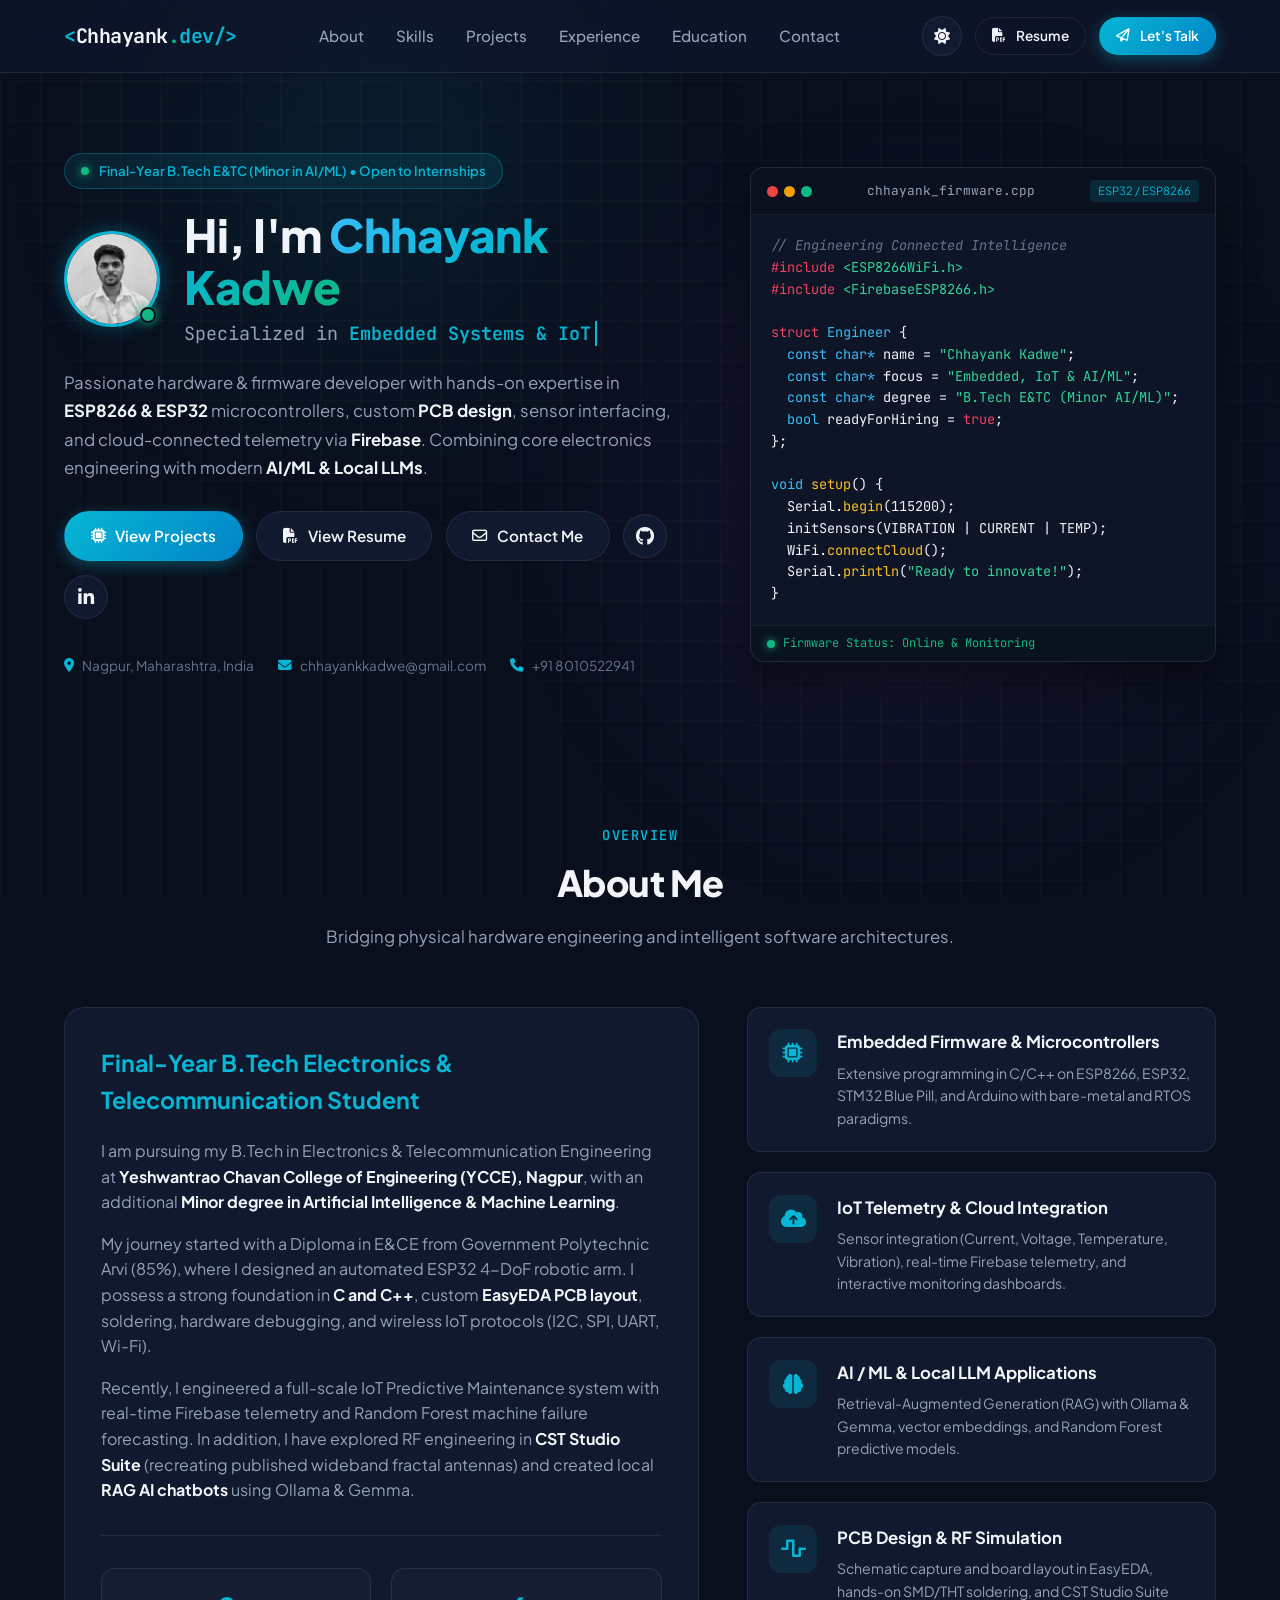
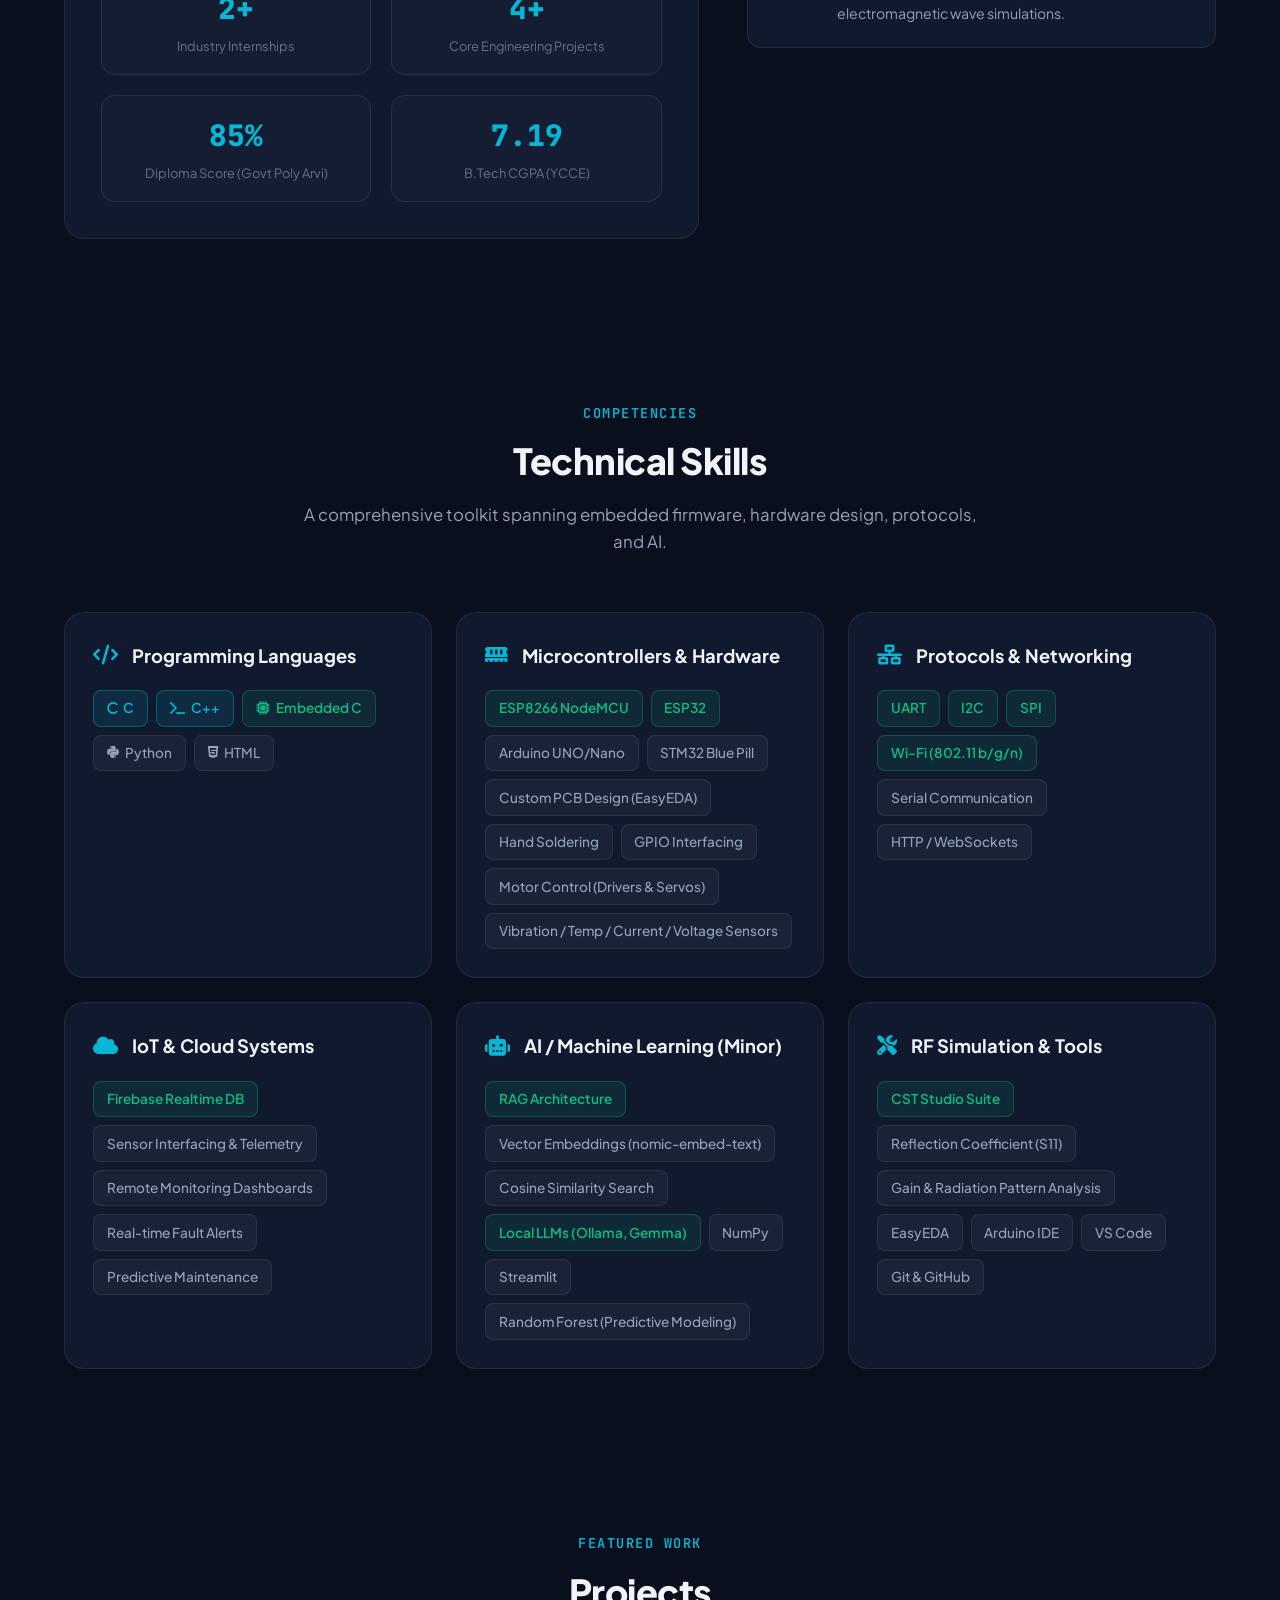
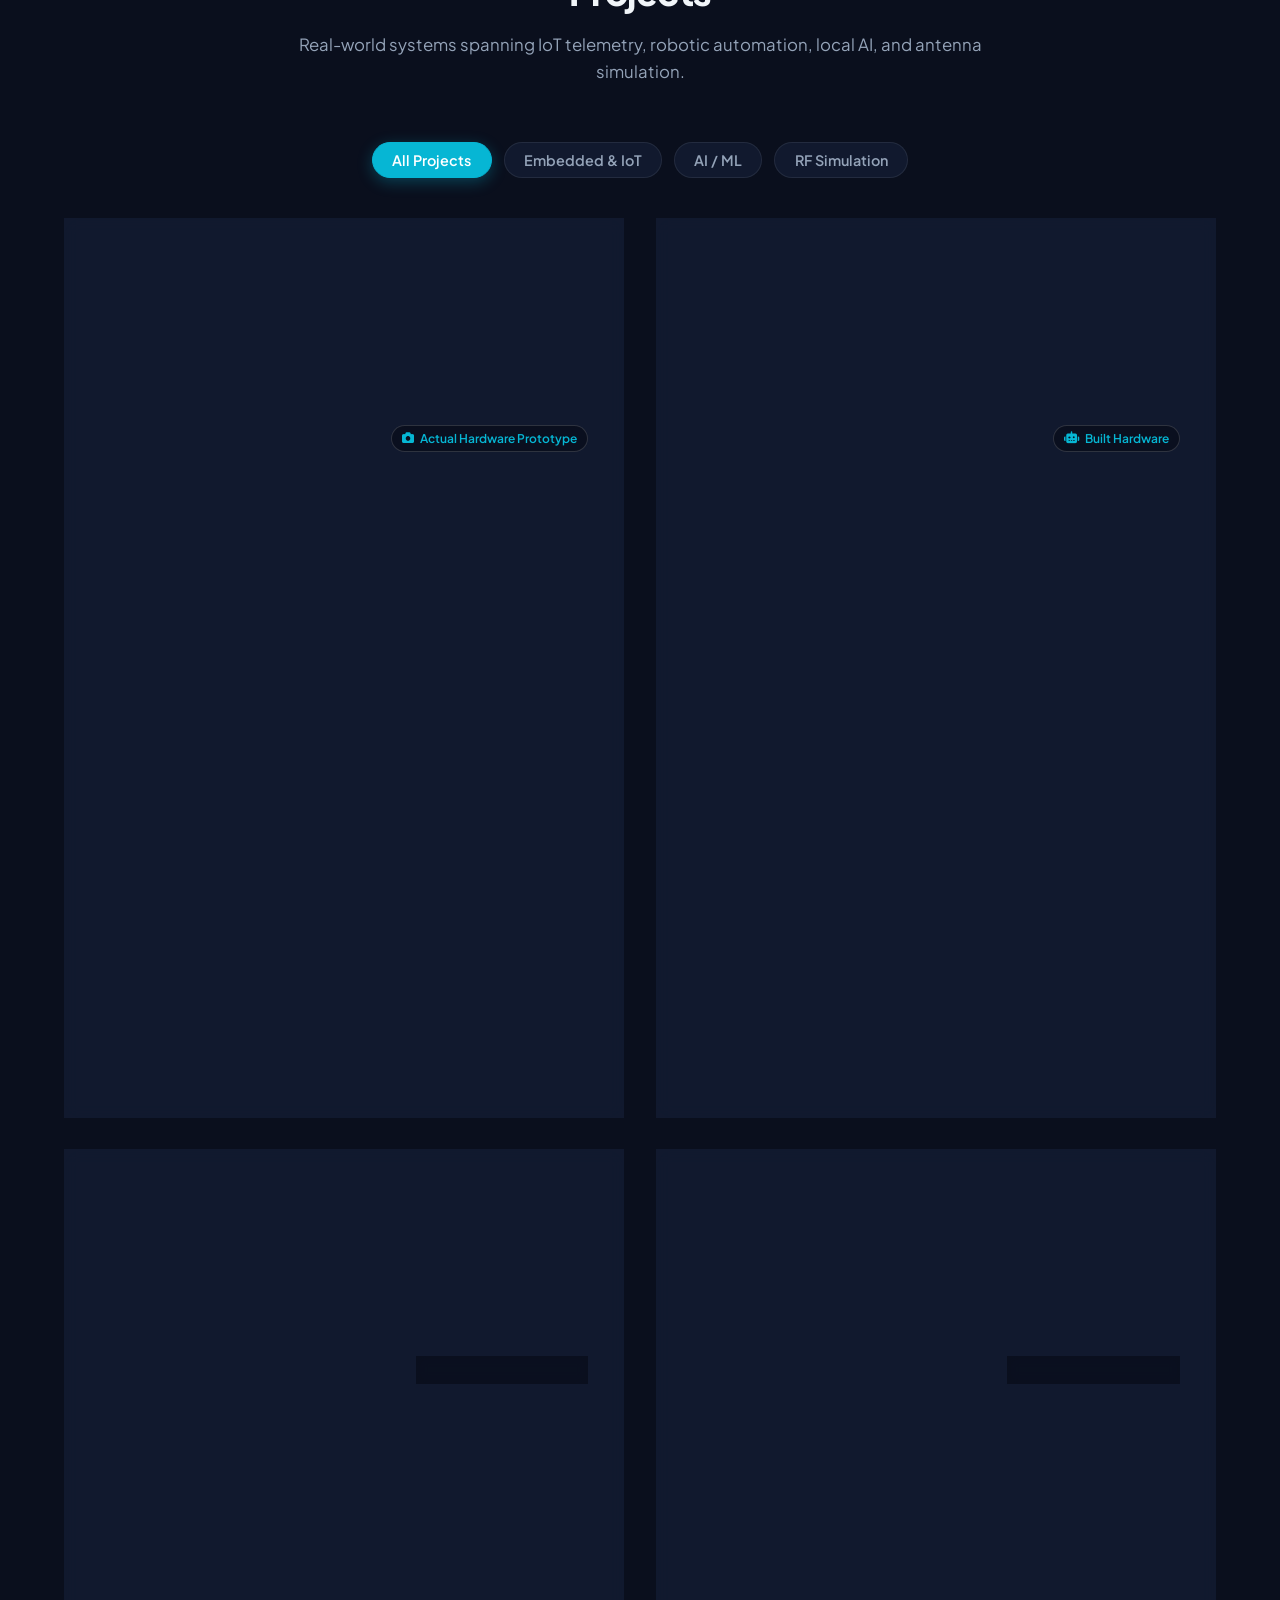
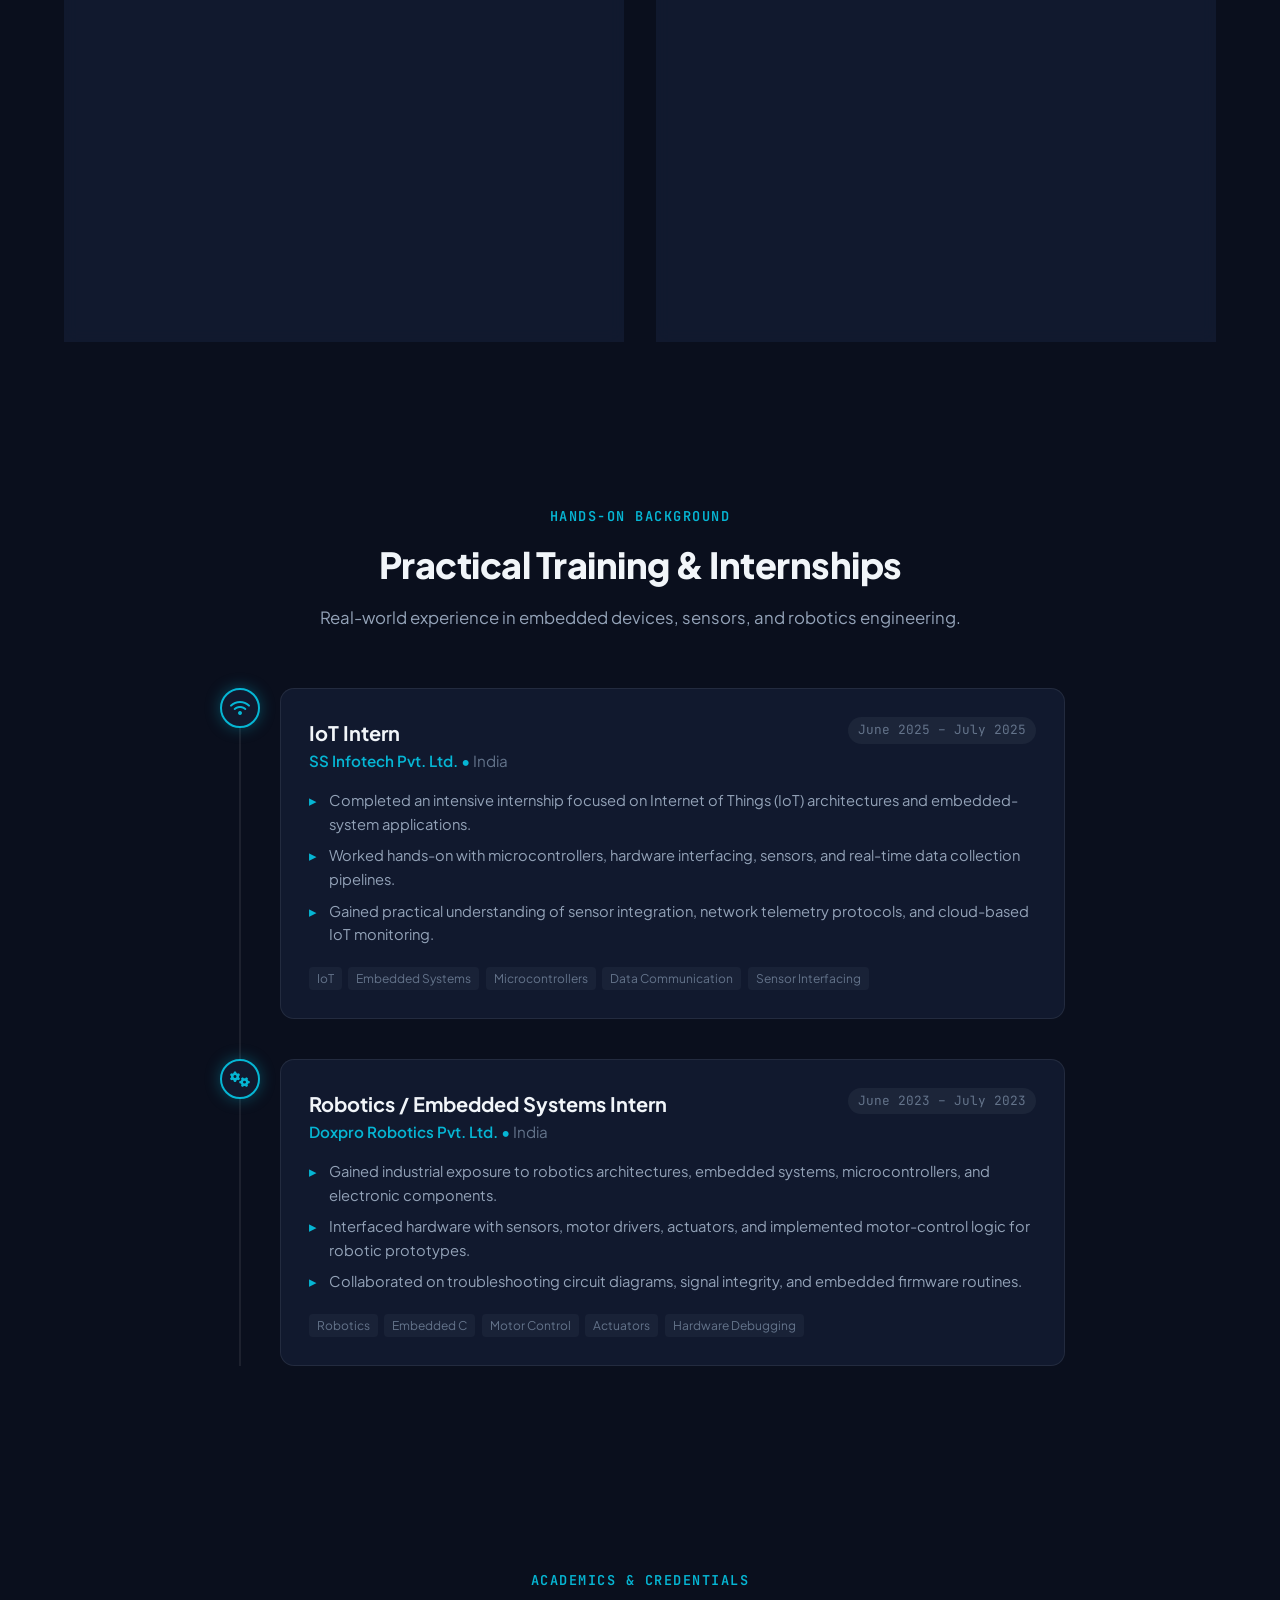
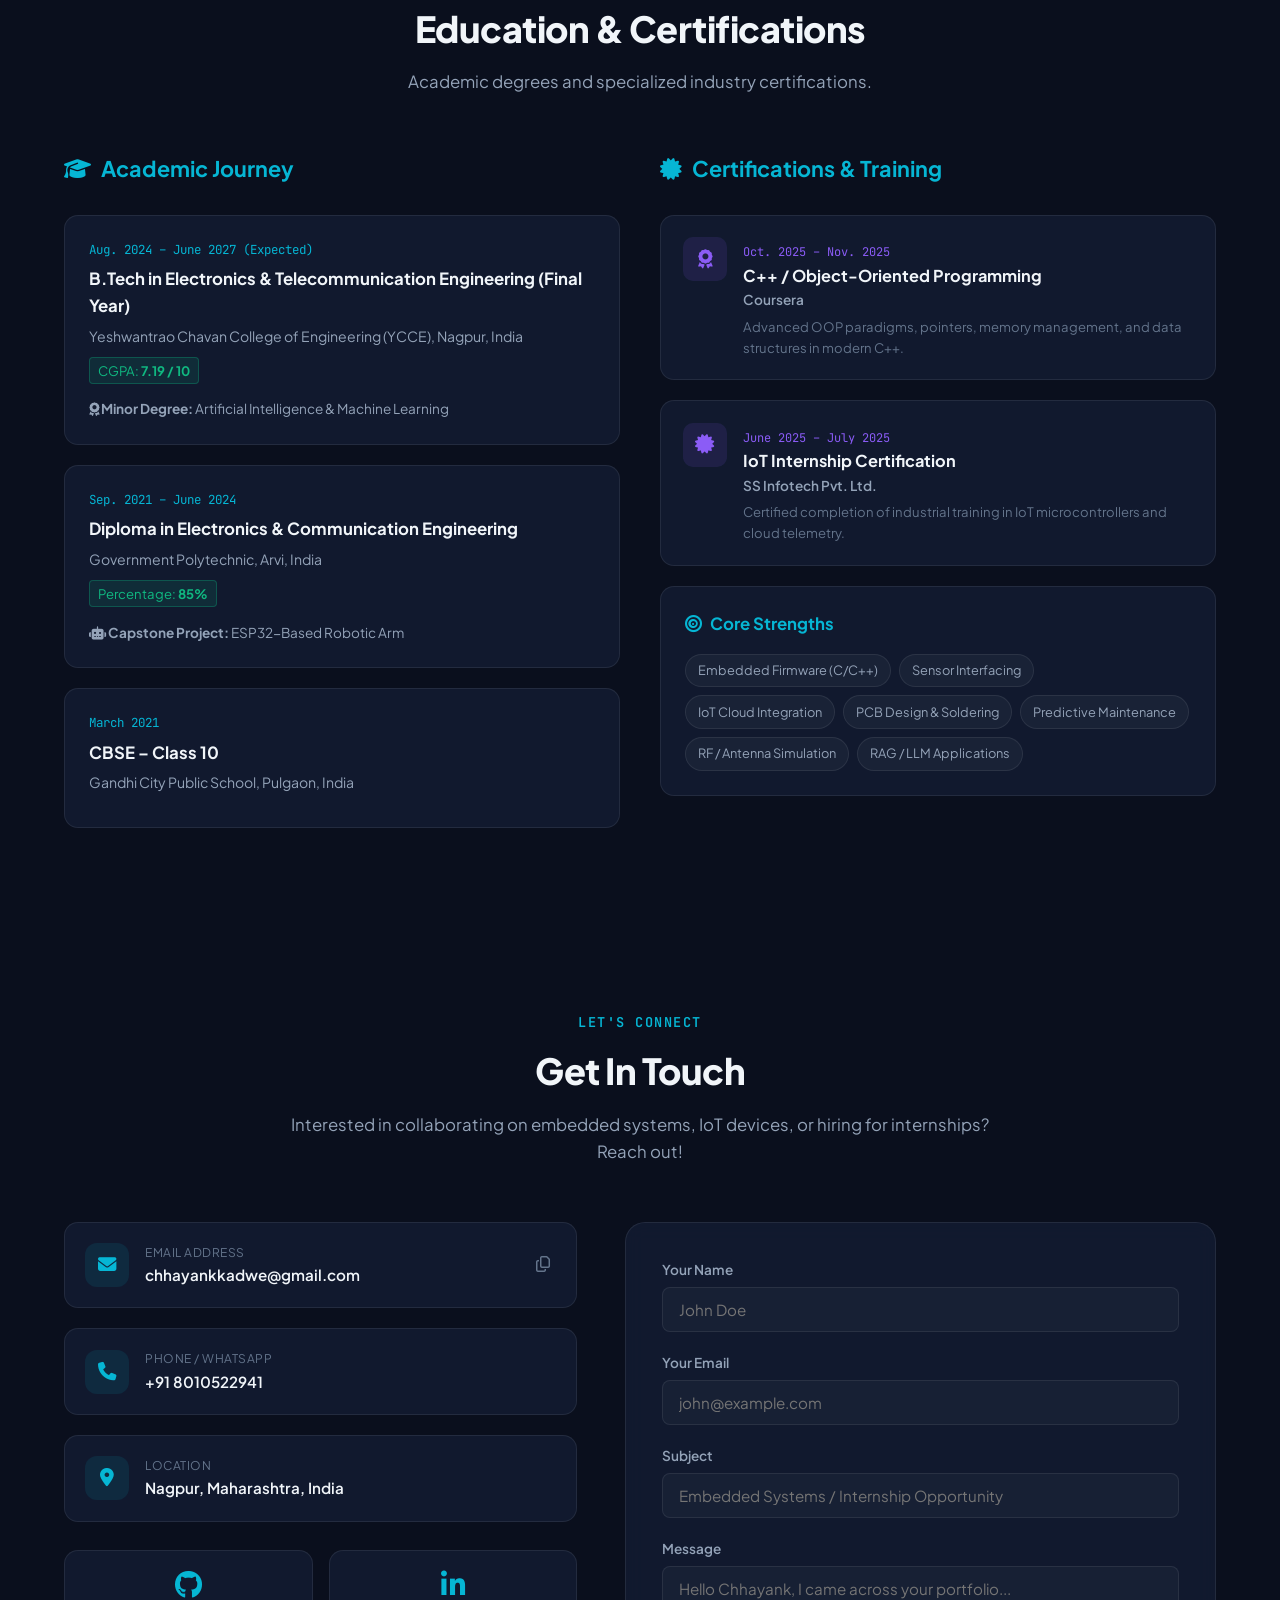
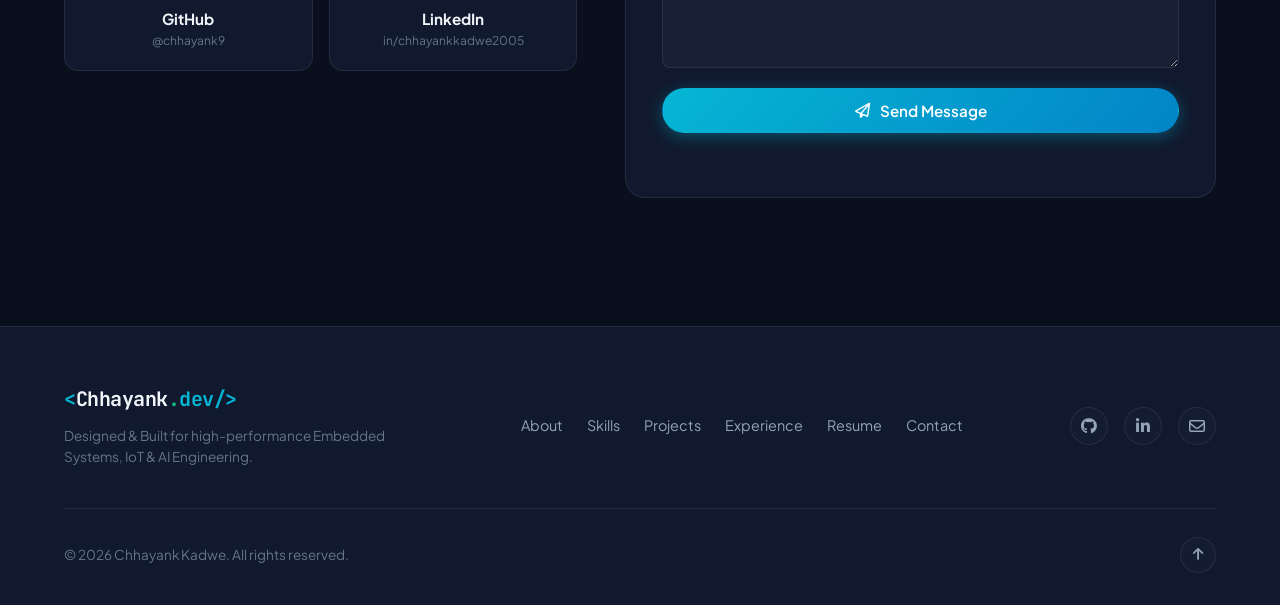
==== index.html @ 399be127 "Initial commit: Complete portfolio with projects, photos, and resume" ====
<!DOCTYPE html>
<html lang="en">
<head>
  <meta charset="UTF-8" />
  <meta name="viewport" content="width=device-width, initial-scale=1.0" />
  <meta name="description" content="Chhayank Kadwe - Embedded Systems, IoT, AI/ML & Electronics Portfolio. Final-Year B.Tech E&TC Student at YCCE Nagpur." />
  <meta name="keywords" content="Chhayank Kadwe, Embedded Systems, IoT, ESP8266, ESP32, PCB Design, Robotics, AI/ML, CST Studio Suite, Portfolio" />
  <meta name="author" content="Chhayank Kadwe" />
  <title>Chhayank Kadwe | Embedded Systems, IoT & AI/ML Portfolio</title>
  
  <!-- Google Fonts -->
  <link rel="preconnect" href="https://fonts.googleapis.com" />
  <link rel="preconnect" href="https://fonts.gstatic.com" crossorigin />
  <link href="https://fonts.googleapis.com/css2?family=Plus+Jakarta+Sans:wght@300;400;500;600;700;800&family=JetBrains+Mono:wght@400;500;600&display=swap" rel="stylesheet" />
  
  <!-- FontAwesome Icons -->
  <link rel="stylesheet" href="https://cdnjs.cloudflare.com/ajax/libs/font-awesome/6.5.1/css/all.min.css" />

  <!-- Stylesheet -->
  <link rel="stylesheet" href="style.css" />
</head>
<body data-theme="dark">
  <!-- Background Glow & Grid Canvas -->
  <div class="bg-effects">
    <div class="glow-orb orb-1"></div>
    <div class="glow-orb orb-2"></div>
    <div class="grid-overlay"></div>
  </div>

  <!-- Navigation Bar -->
  <header class="header" id="header">
    <nav class="nav container">
      <a href="#hero" class="nav-logo">
        <span class="logo-bracket">&lt;</span><span class="logo-name">Chhayank</span><span class="logo-dot">.</span><span class="logo-accent">dev</span><span class="logo-bracket">/&gt;</span>
      </a>

      <div class="nav-menu" id="nav-menu">
        <ul class="nav-list">
          <li class="nav-item"><a href="#about" class="nav-link">About</a></li>
          <li class="nav-item"><a href="#skills" class="nav-link">Skills</a></li>
          <li class="nav-item"><a href="#projects" class="nav-link">Projects</a></li>
          <li class="nav-item"><a href="#experience" class="nav-link">Experience</a></li>
          <li class="nav-item"><a href="#education" class="nav-link">Education</a></li>
          <li class="nav-item"><a href="#contact" class="nav-link">Contact</a></li>
        </ul>
        <div class="nav-close" id="nav-close"><i class="fa-solid fa-xmark"></i></div>
      </div>

      <div class="nav-actions">
        <!-- Theme Toggle -->
        <button class="theme-toggle" id="theme-toggle" title="Toggle Theme" aria-label="Toggle Light and Dark Mode">
          <i class="fa-solid fa-moon moon-icon"></i>
          <i class="fa-solid fa-sun sun-icon"></i>
        </button>

        <a href="resume.html" target="_blank" class="btn btn-sm btn-outline nav-resume" title="View Printable Resume">
          <i class="fa-solid fa-file-pdf"></i> Resume
        </a>

        <a href="mailto:chhayankkadwe@gmail.com" class="btn btn-sm btn-primary nav-cta">
          <i class="fa-regular fa-paper-plane"></i> Let's Talk
        </a>

        <!-- Mobile Toggle -->
        <button class="nav-toggle" id="nav-toggle" aria-label="Open Menu">
          <i class="fa-solid fa-bars"></i>
        </button>
      </div>
    </nav>
  </header>

  <main class="main">
    <!-- Hero Section -->
    <section class="hero section" id="hero">
      <div class="container hero-container">
        <div class="hero-content">
          <div class="badge-pill">
            <span class="pulse-dot"></span>
            <span>Final-Year B.Tech E&TC (Minor in AI/ML) • Open to Internships</span>
          </div>

          <div class="hero-profile-header">
            <div class="hero-avatar-wrap">
              <img src="assets/images/chhayank-profile.png" alt="Chhayank Kadwe" class="hero-avatar-img" />
              <div class="avatar-status-badge" title="Available for opportunities"></div>
            </div>
            <div>
              <h1 class="hero-title">
                Hi, I'm <span class="gradient-text">Chhayank Kadwe</span>
              </h1>
              <div class="hero-role">
                <span class="static-prefix">Specialized in</span>
                <span class="typewriter-text" id="typewriter">Embedded Systems & IoT</span>
              </div>
            </div>
          </div>

          <p class="hero-description">
            Passionate hardware & firmware developer with hands-on expertise in <strong>ESP8266 & ESP32</strong> microcontrollers, custom <strong>PCB design</strong>, sensor interfacing, and cloud-connected telemetry via <strong>Firebase</strong>. Combining core electronics engineering with modern <strong>AI/ML & Local LLMs</strong>.
          </p>

          <div class="hero-cta-group">
            <a href="#projects" class="btn btn-primary">
              <i class="fa-solid fa-microchip"></i> View Projects
            </a>
            <a href="resume.html" target="_blank" class="btn btn-secondary">
              <i class="fa-solid fa-file-pdf"></i> View Resume
            </a>
            <a href="#contact" class="btn btn-secondary">
              <i class="fa-regular fa-envelope"></i> Contact Me
            </a>
            <a href="https://github.com/chhayank9" target="_blank" rel="noopener noreferrer" class="btn btn-icon" title="GitHub Profile">
              <i class="fa-brands fa-github"></i>
            </a>
            <a href="https://linkedin.com/in/chhayankkadwe2005" target="_blank" rel="noopener noreferrer" class="btn btn-icon" title="LinkedIn Profile">
              <i class="fa-brands fa-linkedin-in"></i>
            </a>
          </div>

          <div class="hero-quick-info">
            <div class="quick-info-item">
              <i class="fa-solid fa-location-dot"></i>
              <span>Nagpur, Maharashtra, India</span>
            </div>
            <div class="quick-info-item">
              <i class="fa-solid fa-envelope"></i>
              <span>chhayankkadwe@gmail.com</span>
            </div>
            <div class="quick-info-item">
              <i class="fa-solid fa-phone"></i>
              <span>+91 8010522941</span>
            </div>
          </div>
        </div>

        <div class="hero-visual">
          <div class="code-terminal-card">
            <div class="terminal-header">
              <div class="terminal-dots">
                <span class="dot dot-red"></span>
                <span class="dot dot-yellow"></span>
                <span class="dot dot-green"></span>
              </div>
              <span class="terminal-title">chhayank_firmware.cpp</span>
              <span class="terminal-badge">ESP32 / ESP8266</span>
            </div>
            <div class="terminal-body">
              <pre><code><span class="c-comment">// Engineering Connected Intelligence</span>
<span class="c-keyword">#include</span> <span class="c-string">&lt;ESP8266WiFi.h&gt;</span>
<span class="c-keyword">#include</span> <span class="c-string">&lt;FirebaseESP8266.h&gt;</span>

<span class="c-keyword">struct</span> <span class="c-type">Engineer</span> {
  <span class="c-type">const char*</span> name = <span class="c-string">"Chhayank Kadwe"</span>;
  <span class="c-type">const char*</span> focus = <span class="c-string">"Embedded, IoT & AI/ML"</span>;
  <span class="c-type">const char*</span> degree = <span class="c-string">"B.Tech E&TC (Minor AI/ML)"</span>;
  <span class="c-type">bool</span> readyForHiring = <span class="c-keyword">true</span>;
};

<span class="c-type">void</span> <span class="c-func">setup</span>() {
  Serial.<span class="c-func">begin</span>(115200);
  initSensors(VIBRATION | CURRENT | TEMP);
  WiFi.<span class="c-func">connectCloud</span>();
  Serial.<span class="c-func">println</span>(<span class="c-string">"Ready to innovate!"</span>);
}</code></pre>
            </div>
            <div class="terminal-footer">
              <span class="status-indicator"></span>
              <span>Firmware Status: Online & Monitoring</span>
            </div>
          </div>
        </div>
      </div>
    </section>

    <!-- About Section -->
    <section class="about section" id="about">
      <div class="container">
        <div class="section-header">
          <span class="section-tag">Overview</span>
          <h2 class="section-title">About Me</h2>
          <p class="section-subtitle">Bridging physical hardware engineering and intelligent software architectures.</p>
        </div>

        <div class="about-grid">
          <div class="about-text-card">
            <h3>Final-Year B.Tech Electronics & Telecommunication Student</h3>
            <p>
              I am pursuing my B.Tech in Electronics & Telecommunication Engineering at <strong>Yeshwantrao Chavan College of Engineering (YCCE), Nagpur</strong>, with an additional <strong>Minor degree in Artificial Intelligence & Machine Learning</strong>.
            </p>
            <p>
              My journey started with a Diploma in E&CE from Government Polytechnic Arvi (85%), where I designed an automated ESP32 4-DoF robotic arm. I possess a strong foundation in <strong>C and C++</strong>, custom <strong>EasyEDA PCB layout</strong>, soldering, hardware debugging, and wireless IoT protocols (I2C, SPI, UART, Wi-Fi).
            </p>
            <p>
              Recently, I engineered a full-scale IoT Predictive Maintenance system with real-time Firebase telemetry and Random Forest machine failure forecasting. In addition, I have explored RF engineering in <strong>CST Studio Suite</strong> (recreating published wideband fractal antennas) and created local <strong>RAG AI chatbots</strong> using Ollama & Gemma.
            </p>

            <div class="about-stats">
              <div class="stat-card">
                <span class="stat-number">2+</span>
                <span class="stat-label">Industry Internships</span>
              </div>
              <div class="stat-card">
                <span class="stat-number">4+</span>
                <span class="stat-label">Core Engineering Projects</span>
              </div>
              <div class="stat-card">
                <span class="stat-number">85%</span>
                <span class="stat-label">Diploma Score (Govt Poly Arvi)</span>
              </div>
              <div class="stat-card">
                <span class="stat-number">7.19</span>
                <span class="stat-label">B.Tech CGPA (YCCE)</span>
              </div>
            </div>
          </div>

          <div class="about-cards-column">
            <div class="feature-card">
              <div class="feature-icon"><i class="fa-solid fa-microchip"></i></div>
              <div class="feature-info">
                <h4>Embedded Firmware & Microcontrollers</h4>
                <p>Extensive programming in C/C++ on ESP8266, ESP32, STM32 Blue Pill, and Arduino with bare-metal and RTOS paradigms.</p>
              </div>
            </div>

            <div class="feature-card">
              <div class="feature-icon"><i class="fa-solid fa-cloud-arrow-up"></i></div>
              <div class="feature-info">
                <h4>IoT Telemetry & Cloud Integration</h4>
                <p>Sensor integration (Current, Voltage, Temperature, Vibration), real-time Firebase telemetry, and interactive monitoring dashboards.</p>
              </div>
            </div>

            <div class="feature-card">
              <div class="feature-icon"><i class="fa-solid fa-brain"></i></div>
              <div class="feature-info">
                <h4>AI / ML & Local LLM Applications</h4>
                <p>Retrieval-Augmented Generation (RAG) with Ollama & Gemma, vector embeddings, and Random Forest predictive models.</p>
              </div>
            </div>

            <div class="feature-card">
              <div class="feature-icon"><i class="fa-solid fa-wave-square"></i></div>
              <div class="feature-info">
                <h4>PCB Design & RF Simulation</h4>
                <p>Schematic capture and board layout in EasyEDA, hands-on SMD/THT soldering, and CST Studio Suite electromagnetic wave simulations.</p>
              </div>
            </div>
          </div>
        </div>
      </div>
    </section>

    <!-- Technical Skills Section -->
    <section class="skills section" id="skills">
      <div class="container">
        <div class="section-header">
          <span class="section-tag">Competencies</span>
          <h2 class="section-title">Technical Skills</h2>
          <p class="section-subtitle">A comprehensive toolkit spanning embedded firmware, hardware design, protocols, and AI.</p>
        </div>

        <div class="skills-grid">
          <!-- Card 1: Programming Languages -->
          <div class="skill-category-card">
            <div class="category-header">
              <i class="fa-solid fa-code"></i>
              <h3>Programming Languages</h3>
            </div>
            <div class="skill-badges">
              <span class="skill-tag primary"><i class="fa-solid fa-c"></i> C</span>
              <span class="skill-tag primary"><i class="fa-solid fa-terminal"></i> C++</span>
              <span class="skill-tag highlight"><i class="fa-solid fa-microchip"></i> Embedded C</span>
              <span class="skill-tag"><i class="fa-brands fa-python"></i> Python</span>
              <span class="skill-tag"><i class="fa-brands fa-html5"></i> HTML</span>
            </div>
          </div>

          <!-- Card 2: Microcontrollers & Hardware -->
          <div class="skill-category-card">
            <div class="category-header">
              <i class="fa-solid fa-memory"></i>
              <h3>Microcontrollers & Hardware</h3>
            </div>
            <div class="skill-badges">
              <span class="skill-tag highlight">ESP8266 NodeMCU</span>
              <span class="skill-tag highlight">ESP32</span>
              <span class="skill-tag">Arduino UNO/Nano</span>
              <span class="skill-tag">STM32 Blue Pill</span>
              <span class="skill-tag">Custom PCB Design (EasyEDA)</span>
              <span class="skill-tag">Hand Soldering</span>
              <span class="skill-tag">GPIO Interfacing</span>
              <span class="skill-tag">Motor Control (Drivers & Servos)</span>
              <span class="skill-tag">Vibration / Temp / Current / Voltage Sensors</span>
            </div>
          </div>

          <!-- Card 3: Protocols & Communication -->
          <div class="skill-category-card">
            <div class="category-header">
              <i class="fa-solid fa-network-wired"></i>
              <h3>Protocols & Networking</h3>
            </div>
            <div class="skill-badges">
              <span class="skill-tag highlight">UART</span>
              <span class="skill-tag highlight">I2C</span>
              <span class="skill-tag highlight">SPI</span>
              <span class="skill-tag highlight">Wi-Fi (802.11 b/g/n)</span>
              <span class="skill-tag">Serial Communication</span>
              <span class="skill-tag">HTTP / WebSockets</span>
            </div>
          </div>

          <!-- Card 4: IoT & Cloud -->
          <div class="skill-category-card">
            <div class="category-header">
              <i class="fa-solid fa-cloud"></i>
              <h3>IoT & Cloud Systems</h3>
            </div>
            <div class="skill-badges">
              <span class="skill-tag highlight">Firebase Realtime DB</span>
              <span class="skill-tag">Sensor Interfacing & Telemetry</span>
              <span class="skill-tag">Remote Monitoring Dashboards</span>
              <span class="skill-tag">Real-time Fault Alerts</span>
              <span class="skill-tag">Predictive Maintenance</span>
            </div>
          </div>

          <!-- Card 5: AI / Machine Learning -->
          <div class="skill-category-card">
            <div class="category-header">
              <i class="fa-solid fa-robot"></i>
              <h3>AI / Machine Learning (Minor)</h3>
            </div>
            <div class="skill-badges">
              <span class="skill-tag highlight">RAG Architecture</span>
              <span class="skill-tag">Vector Embeddings (nomic-embed-text)</span>
              <span class="skill-tag">Cosine Similarity Search</span>
              <span class="skill-tag highlight">Local LLMs (Ollama, Gemma)</span>
              <span class="skill-tag">NumPy</span>
              <span class="skill-tag">Streamlit</span>
              <span class="skill-tag">Random Forest (Predictive Modeling)</span>
            </div>
          </div>

          <!-- Card 6: RF & Developer Tools -->
          <div class="skill-category-card">
            <div class="category-header">
              <i class="fa-solid fa-screwdriver-wrench"></i>
              <h3>RF Simulation & Tools</h3>
            </div>
            <div class="skill-badges">
              <span class="skill-tag highlight">CST Studio Suite</span>
              <span class="skill-tag">Reflection Coefficient (S11)</span>
              <span class="skill-tag">Gain & Radiation Pattern Analysis</span>
              <span class="skill-tag">EasyEDA</span>
              <span class="skill-tag">Arduino IDE</span>
              <span class="skill-tag">VS Code</span>
              <span class="skill-tag">Git & GitHub</span>
            </div>
          </div>
        </div>
      </div>
    </section>

    <!-- Projects Section -->
    <section class="projects section" id="projects">
      <div class="container">
        <div class="section-header">
          <span class="section-tag">Featured Work</span>
          <h2 class="section-title">Projects</h2>
          <p class="section-subtitle">Real-world systems spanning IoT telemetry, robotic automation, local AI, and antenna simulation.</p>
        </div>

        <!-- Filter Controls -->
        <div class="project-filters">
          <button class="filter-btn active" data-filter="all">All Projects</button>
          <button class="filter-btn" data-filter="embedded">Embedded & IoT</button>
          <button class="filter-btn" data-filter="ai">AI / ML</button>
          <button class="filter-btn" data-filter="rf">RF Simulation</button>
        </div>

        <div class="projects-grid">
          <!-- Project 1: IoT Predictive Maintenance -->
          <article class="project-card" data-category="embedded">
            <div class="project-image-box">
              <img src="assets/images/iot-health-monitoring.jpg" alt="IoT Health Monitoring PCB with ZMPT101B and ESP8266" class="project-thumb" />
              <div class="project-image-badge"><i class="fa-solid fa-camera"></i> Actual Hardware Prototype</div>
            </div>

            <div class="project-header">
              <div class="project-type-badge">
                <i class="fa-solid fa-bolt"></i> Final-Year Capstone (2025 – Present)
              </div>
              <span class="project-chip">ESP8266 NodeMCU</span>
            </div>
            
            <div class="project-content">
              <h3 class="project-title">IoT-Based Machine Health Monitoring & Predictive Maintenance System</h3>
              <p class="project-desc">
                An industrial condition monitoring and fault prediction system designed for heavy machinery (e.g., three-phase cutting machines) and demonstrated live on a cooler test bench.
              </p>

              <ul class="project-highlights">
                <li><i class="fa-solid fa-check"></i> <strong>Multi-Sensor Fusion:</strong> Real-time acquisition for Current, Voltage (ZMPT101B), Temperature, and Vibration.</li>
                <li><i class="fa-solid fa-check"></i> <strong>Cloud Telemetry:</strong> Transmits live metrics over Wi-Fi to Firebase Cloud for storage and rapid diagnostics.</li>
                <li><i class="fa-solid fa-check"></i> <strong>Alert Dashboard:</strong> Classifies system state into <em>Normal / Warning / Failure-Likely</em> to preemptively avert downtime.</li>
                <li><i class="fa-solid fa-check"></i> <strong>Custom Hardware:</strong> Designed dedicated PCB in EasyEDA and hand-soldered the components for the sensor-interface circuit.</li>
                <li><i class="fa-solid fa-check"></i> <strong>ML Integration:</strong> Building a Random Forest classification model in Python to forecast early mechanical wear.</li>
              </ul>

              <div class="tech-stack-pills">
                <span>ESP8266 NodeMCU</span>
                <span>Embedded C/C++</span>
                <span>Firebase Cloud</span>
                <span>EasyEDA PCB</span>
                <span>ZMPT101B</span>
                <span>Python</span>
                <span>Random Forest</span>
              </div>
            </div>

            <div class="project-footer">
              <a href="https://github.com/chhayank9" target="_blank" rel="noopener noreferrer" class="btn btn-sm btn-outline">
                <i class="fa-brands fa-github"></i> Repository
              </a>
              <span class="project-status-tag active-tag">In Progress / Final Year</span>
            </div>
          </article>

          <!-- Project 2: ESP32 Robotic Arm -->
          <article class="project-card" data-category="embedded">
            <div class="project-image-box">
              <img src="assets/images/esp32-robotic-arm.png" alt="ESP32-based robotic arm with servo motors" class="project-thumb" />
              <div class="project-image-badge"><i class="fa-solid fa-robot"></i> Built Hardware</div>
            </div>

            <div class="project-header">
              <div class="project-type-badge">
                <i class="fa-solid fa-robot"></i> Diploma Capstone (2024)
              </div>
              <span class="project-chip">ESP32</span>
            </div>

            <div class="project-content">
              <h3 class="project-title">ESP32-Based Robotic Arm</h3>
              <p class="project-desc">
                An automated multi-degree-of-freedom robotic manipulator engineered for precision pick-and-place operations and material handling.
              </p>

              <ul class="project-highlights">
                <li><i class="fa-solid fa-check"></i> <strong>Kinematic Firmware:</strong> Programmed ESP32 in Embedded C/C++ to drive multi-axis motor movements and coordinate trajectory.</li>
                <li><i class="fa-solid fa-check"></i> <strong>Hardware Actuation:</strong> Interfaced servo drivers, actuators, and power regulation circuits with micro-second responsiveness.</li>
                <li><i class="fa-solid fa-check"></i> <strong>Gripper Mechanism:</strong> Integrated GPIO-controlled end-effector for stable object grasping.</li>
              </ul>

              <div class="tech-stack-pills">
                <span>ESP32</span>
                <span>Embedded C/C++</span>
                <span>GPIO Control</span>
                <span>Servo Motors</span>
                <span>Robotics</span>
              </div>
            </div>

            <div class="project-footer">
              <a href="https://github.com/chhayank9" target="_blank" rel="noopener noreferrer" class="btn btn-sm btn-outline">
                <i class="fa-brands fa-github"></i> View Details
              </a>
              <span class="project-status-tag completed-tag">Completed (85% Score)</span>
            </div>
          </article>

          <!-- Project 3: Star-Shaped Fractal Antenna -->
          <article class="project-card" data-category="rf">
            <div class="project-image-box">
              <img src="assets/images/cst-fractal-antenna.png" alt="Star-shaped fractal antenna simulated in CST Studio Suite" class="project-thumb" />
              <div class="project-image-badge"><i class="fa-solid fa-wave-square"></i> CST Studio Simulation</div>
            </div>

            <div class="project-header">
              <div class="project-type-badge">
                <i class="fa-solid fa-satellite-dish"></i> RF / Antenna Design
              </div>
              <span class="project-chip">CST Studio Suite</span>
            </div>

            <div class="project-content">
              <h3 class="project-title">Star-Shaped Fractal Wideband Antenna</h3>
              <p class="project-desc">
                A full CST Studio Suite recreation and electromagnetic validation of a published IEEE ICORT 2021 research paper (Rani et al.).
              </p>

              <ul class="project-highlights">
                <li><i class="fa-solid fa-check"></i> <strong>Fractal Geometry:</strong> Modeled a star-shaped fractal monopole with five triangular slots on an FR-4 dielectric substrate with partial ground plane.</li>
                <li><i class="fa-solid fa-check"></i> <strong>Frequency Coverage:</strong> Targeted the 1.82 – 4.69 GHz wideband / S-band spectrum for modern wireless standards.</li>
                <li><i class="fa-solid fa-check"></i> <strong>EM Analysis:</strong> Simulated and validated reflection coefficient (S11), peak gain, and 3D radiation patterns matching published benchmarks.</li>
              </ul>

              <div class="tech-stack-pills">
                <span>CST Studio Suite</span>
                <span>Antenna Design</span>
                <span>FR-4 Substrate</span>
                <span>S-Band / Wideband</span>
                <span>IEEE ICORT 2021</span>
              </div>
            </div>

            <div class="project-footer">
              <a href="https://github.com/chhayank9" target="_blank" rel="noopener noreferrer" class="btn btn-sm btn-outline">
                <i class="fa-solid fa-file-lines"></i> Simulation Specs
              </a>
              <span class="project-status-tag completed-tag">Validated Paper</span>
            </div>
          </article>

          <!-- Project 4: RAG Chatbot -->
          <article class="project-card" data-category="ai">
            <div class="project-image-box placeholder-visual">
              <div class="ai-mockup-visual">
                <div class="ai-mockup-header">
                  <span class="ai-pill"><i class="fa-solid fa-robot"></i> Ollama + Gemma LLM</span>
                  <span class="ai-pill"><i class="fa-solid fa-database"></i> nomic-embed-text</span>
                </div>
                <div class="ai-mockup-body">
                  <div class="ai-msg user">&gt; Query: "What is the operating band of the fractal antenna?"</div>
                  <div class="ai-msg bot">&gt; Vector Cosine Match: 1.82 – 4.69 GHz S-Band (Confidence: 98.4%)</div>
                </div>
              </div>
              <div class="project-image-badge"><i class="fa-solid fa-brain"></i> Local RAG Architecture</div>
            </div>

            <div class="project-header">
              <div class="project-type-badge">
                <i class="fa-solid fa-brain"></i> AI / ML Project
              </div>
              <span class="project-chip">Python & LLM</span>
            </div>

            <div class="project-content">
              <h3 class="project-title">RAG-Based Q&A Chatbot</h3>
              <p class="project-desc">
                A private, local Retrieval-Augmented Generation (RAG) assistant capable of answering questions grounded strictly in custom domain knowledge bases.
              </p>

              <ul class="project-highlights">
                <li><i class="fa-solid fa-check"></i> <strong>Vector Similarity Search:</strong> Built semantic embeddings using Ollama's <code>nomic-embed-text</code> model and high-speed cosine similarity in NumPy.</li>
                <li><i class="fa-solid fa-check"></i> <strong>Local LLM Inference:</strong> Connected the Gemma LLM through Ollama for hallucination-free, context-aware answering without external API costs.</li>
                <li><i class="fa-solid fa-check"></i> <strong>Interactive Interface:</strong> Designed an intuitive, real-time chat interface using Streamlit.</li>
              </ul>

              <div class="tech-stack-pills">
                <span>Python</span>
                <span>Streamlit</span>
                <span>Ollama</span>
                <span>Gemma LLM</span>
                <span>nomic-embed-text</span>
                <span>NumPy</span>
              </div>
            </div>

            <div class="project-footer">
              <a href="https://github.com/chhayank9" target="_blank" rel="noopener noreferrer" class="btn btn-sm btn-outline">
                <i class="fa-brands fa-github"></i> Repository
              </a>
              <span class="project-status-tag completed-tag">Completed</span>
            </div>
          </article>
        </div>
      </div>
    </section>

    <!-- Experience & Internships Section -->
    <section class="experience section" id="experience">
      <div class="container">
        <div class="section-header">
          <span class="section-tag">Hands-on Background</span>
          <h2 class="section-title">Practical Training & Internships</h2>
          <p class="section-subtitle">Real-world experience in embedded devices, sensors, and robotics engineering.</p>
        </div>

        <div class="timeline">
          <!-- Item 1 -->
          <div class="timeline-item">
            <div class="timeline-dot"><i class="fa-solid fa-wifi"></i></div>
            <div class="timeline-card">
              <div class="timeline-header">
                <div>
                  <h3 class="role-title">IoT Intern</h3>
                  <h4 class="company-name">SS Infotech Pvt. Ltd. • <span class="loc">India</span></h4>
                </div>
                <span class="timeline-date">June 2025 – July 2025</span>
              </div>
              <ul class="timeline-duties">
                <li>Completed an intensive internship focused on Internet of Things (IoT) architectures and embedded-system applications.</li>
                <li>Worked hands-on with microcontrollers, hardware interfacing, sensors, and real-time data collection pipelines.</li>
                <li>Gained practical understanding of sensor integration, network telemetry protocols, and cloud-based IoT monitoring.</li>
              </ul>
              <div class="timeline-tags">
                <span>IoT</span>
                <span>Embedded Systems</span>
                <span>Microcontrollers</span>
                <span>Data Communication</span>
                <span>Sensor Interfacing</span>
              </div>
            </div>
          </div>

          <!-- Item 2 -->
          <div class="timeline-item">
            <div class="timeline-dot"><i class="fa-solid fa-gears"></i></div>
            <div class="timeline-card">
              <div class="timeline-header">
                <div>
                  <h3 class="role-title">Robotics / Embedded Systems Intern</h3>
                  <h4 class="company-name">Doxpro Robotics Pvt. Ltd. • <span class="loc">India</span></h4>
                </div>
                <span class="timeline-date">June 2023 – July 2023</span>
              </div>
              <ul class="timeline-duties">
                <li>Gained industrial exposure to robotics architectures, embedded systems, microcontrollers, and electronic components.</li>
                <li>Interfaced hardware with sensors, motor drivers, actuators, and implemented motor-control logic for robotic prototypes.</li>
                <li>Collaborated on troubleshooting circuit diagrams, signal integrity, and embedded firmware routines.</li>
              </ul>
              <div class="timeline-tags">
                <span>Robotics</span>
                <span>Embedded C</span>
                <span>Motor Control</span>
                <span>Actuators</span>
                <span>Hardware Debugging</span>
              </div>
            </div>
          </div>
        </div>
      </div>
    </section>

    <!-- Education & Certifications Section -->
    <section class="education section" id="education">
      <div class="container">
        <div class="section-header">
          <span class="section-tag">Academics & Credentials</span>
          <h2 class="section-title">Education & Certifications</h2>
          <p class="section-subtitle">Academic degrees and specialized industry certifications.</p>
        </div>

        <div class="edu-grid">
          <!-- Education Column -->
          <div class="edu-column">
            <h3 class="column-title"><i class="fa-solid fa-graduation-cap"></i> Academic Journey</h3>

            <div class="edu-card">
              <div class="edu-year">Aug. 2024 – June 2027 (Expected)</div>
              <h4 class="edu-degree">B.Tech in Electronics & Telecommunication Engineering (Final Year)</h4>
              <p class="edu-school">Yeshwantrao Chavan College of Engineering (YCCE), Nagpur, India</p>
              <div class="edu-score-badge">CGPA: <strong>7.19 / 10</strong></div>
              <p class="edu-minor"><i class="fa-solid fa-award"></i> <strong>Minor Degree:</strong> Artificial Intelligence & Machine Learning</p>
            </div>

            <div class="edu-card">
              <div class="edu-year">Sep. 2021 – June 2024</div>
              <h4 class="edu-degree">Diploma in Electronics & Communication Engineering</h4>
              <p class="edu-school">Government Polytechnic, Arvi, India</p>
              <div class="edu-score-badge">Percentage: <strong>85%</strong></div>
              <p class="edu-minor"><i class="fa-solid fa-robot"></i> <strong>Capstone Project:</strong> ESP32-Based Robotic Arm</p>
            </div>

            <div class="edu-card">
              <div class="edu-year">March 2021</div>
              <h4 class="edu-degree">CBSE – Class 10</h4>
              <p class="edu-school">Gandhi City Public School, Pulgaon, India</p>
            </div>
          </div>

          <!-- Certifications Column -->
          <div class="cert-column">
            <h3 class="column-title"><i class="fa-solid fa-certificate"></i> Certifications & Training</h3>

            <div class="cert-card">
              <div class="cert-icon"><i class="fa-solid fa-award"></i></div>
              <div class="cert-content">
                <span class="cert-date">Oct. 2025 – Nov. 2025</span>
                <h4 class="cert-title">C++ / Object-Oriented Programming</h4>
                <p class="cert-issuer">Coursera</p>
                <p class="cert-desc">Advanced OOP paradigms, pointers, memory management, and data structures in modern C++.</p>
              </div>
            </div>

            <div class="cert-card">
              <div class="cert-icon"><i class="fa-solid fa-certificate"></i></div>
              <div class="cert-content">
                <span class="cert-date">June 2025 – July 2025</span>
                <h4 class="cert-title">IoT Internship Certification</h4>
                <p class="cert-issuer">SS Infotech Pvt. Ltd.</p>
                <p class="cert-desc">Certified completion of industrial training in IoT microcontrollers and cloud telemetry.</p>
              </div>
            </div>

            <!-- Core Strengths Summary -->
            <div class="strengths-box">
              <h4><i class="fa-solid fa-bullseye"></i> Core Strengths</h4>
              <div class="strength-pills">
                <span>Embedded Firmware (C/C++)</span>
                <span>Sensor Interfacing</span>
                <span>IoT Cloud Integration</span>
                <span>PCB Design & Soldering</span>
                <span>Predictive Maintenance</span>
                <span>RF / Antenna Simulation</span>
                <span>RAG / LLM Applications</span>
              </div>
            </div>
          </div>
        </div>
      </div>
    </section>

    <!-- Contact Section -->
    <section class="contact section" id="contact">
      <div class="container">
        <div class="section-header">
          <span class="section-tag">Let's Connect</span>
          <h2 class="section-title">Get In Touch</h2>
          <p class="section-subtitle">Interested in collaborating on embedded systems, IoT devices, or hiring for internships? Reach out!</p>
        </div>

        <div class="contact-grid">
          <!-- Contact Info Cards -->
          <div class="contact-info">
            <div class="contact-card">
              <div class="contact-card-icon"><i class="fa-solid fa-envelope"></i></div>
              <div class="contact-card-text">
                <span class="label">Email Address</span>
                <a href="mailto:chhayankkadwe@gmail.com" class="val">chhayankkadwe@gmail.com</a>
              </div>
              <button class="copy-btn" id="copy-email-btn" title="Copy to clipboard">
                <i class="fa-regular fa-copy"></i>
              </button>
            </div>

            <div class="contact-card">
              <div class="contact-card-icon"><i class="fa-solid fa-phone"></i></div>
              <div class="contact-card-text">
                <span class="label">Phone / WhatsApp</span>
                <a href="tel:+918010522941" class="val">+91 8010522941</a>
              </div>
            </div>

            <div class="contact-card">
              <div class="contact-card-icon"><i class="fa-solid fa-location-dot"></i></div>
              <div class="contact-card-text">
                <span class="label">Location</span>
                <span class="val">Nagpur, Maharashtra, India</span>
              </div>
            </div>

            <div class="social-links-grid">
              <a href="https://github.com/chhayank9" target="_blank" rel="noopener noreferrer" class="social-tile">
                <i class="fa-brands fa-github"></i>
                <span>GitHub</span>
                <small>@chhayank9</small>
              </a>
              <a href="https://linkedin.com/in/chhayankkadwe2005" target="_blank" rel="noopener noreferrer" class="social-tile">
                <i class="fa-brands fa-linkedin-in"></i>
                <span>LinkedIn</span>
                <small>in/chhayankkadwe2005</small>
              </a>
            </div>
          </div>

          <!-- Contact Message Form -->
          <div class="contact-form-container">
            <form class="contact-form" id="contact-form" onsubmit="handleFormSubmit(event)">
              <div class="form-group">
                <label for="name">Your Name</label>
                <input type="text" id="name" name="name" placeholder="John Doe" required />
              </div>
              <div class="form-group">
                <label for="email">Your Email</label>
                <input type="email" id="email" name="email" placeholder="john@example.com" required />
              </div>
              <div class="form-group">
                <label for="subject">Subject</label>
                <input type="text" id="subject" name="subject" placeholder="Embedded Systems / Internship Opportunity" required />
              </div>
              <div class="form-group">
                <label for="message">Message</label>
                <textarea id="message" name="message" rows="4" placeholder="Hello Chhayank, I came across your portfolio..." required></textarea>
              </div>
              <button type="submit" class="btn btn-primary btn-block" id="submit-btn">
                <i class="fa-regular fa-paper-plane"></i> Send Message
              </button>
              <div class="form-feedback" id="form-feedback"></div>
            </form>
          </div>
        </div>
      </div>
    </section>
  </main>

  <!-- Footer -->
  <footer class="footer">
    <div class="container footer-container">
      <div class="footer-left">
        <a href="#hero" class="nav-logo">
          <span class="logo-bracket">&lt;</span><span class="logo-name">Chhayank</span><span class="logo-dot">.</span><span class="logo-accent">dev</span><span class="logo-bracket">/&gt;</span>
        </a>
        <p class="footer-desc">Designed & Built for high-performance Embedded Systems, IoT & AI Engineering.</p>
      </div>

      <div class="footer-links">
        <a href="#about">About</a>
        <a href="#skills">Skills</a>
        <a href="#projects">Projects</a>
        <a href="#experience">Experience</a>
        <a href="resume.html" target="_blank">Resume</a>
        <a href="#contact">Contact</a>
      </div>

      <div class="footer-socials">
        <a href="https://github.com/chhayank9" target="_blank" rel="noopener noreferrer" aria-label="GitHub"><i class="fa-brands fa-github"></i></a>
        <a href="https://linkedin.com/in/chhayankkadwe2005" target="_blank" rel="noopener noreferrer" aria-label="LinkedIn"><i class="fa-brands fa-linkedin-in"></i></a>
        <a href="mailto:chhayankkadwe@gmail.com" aria-label="Email"><i class="fa-regular fa-envelope"></i></a>
      </div>
    </div>
    <div class="footer-bottom container">
      <p>&copy; <span id="current-year"></span> Chhayank Kadwe. All rights reserved.</p>
      <a href="#hero" class="back-to-top" title="Back to Top"><i class="fa-solid fa-arrow-up"></i></a>
    </div>
  </footer>

  <!-- Script -->
  <script src="script.js"></script>
</body>
</html>
---- style.css ----
/* ==========================================================================
   Chhayank Kadwe - Portfolio Stylesheet
   Modern Embedded & IoT Engineering Aesthetic
   ========================================================================== */

/* --- CSS Variables & Theme Definitions --- */
:root {
  /* Dark Theme (Default) */
  --bg-primary: #0a0f1d;
  --bg-secondary: #11192e;
  --bg-card: rgba(20, 30, 55, 0.7);
  --bg-card-hover: rgba(28, 42, 75, 0.85);
  --bg-glass: rgba(16, 24, 45, 0.65);
  
  --text-primary: #f1f5f9;
  --text-secondary: #94a3b8;
  --text-muted: #64748b;
  
  --accent-cyan: #06b6d4;
  --accent-cyan-glow: rgba(6, 182, 212, 0.35);
  --accent-emerald: #10b981;
  --accent-violet: #8b5cf6;
  
  --border-color: rgba(255, 255, 255, 0.08);
  --border-hover: rgba(6, 182, 212, 0.4);
  
  --font-main: 'Plus Jakarta Sans', -apple-system, BlinkMacSystemFont, sans-serif;
  --font-mono: 'JetBrains Mono', monospace;
  
  --transition: all 0.25s cubic-bezier(0.16, 1, 0.3, 1);
  --radius-sm: 8px;
  --radius-md: 14px;
  --radius-lg: 20px;
  --radius-full: 9999px;
  
  --shadow-card: 0 10px 30px -10px rgba(0, 0, 0, 0.5);
  --shadow-glow: 0 0 25px var(--accent-cyan-glow);
}

[data-theme="light"] {
  --bg-primary: #f8fafc;
  --bg-secondary: #edf2f7;
  --bg-card: rgba(255, 255, 255, 0.9);
  --bg-card-hover: #ffffff;
  --bg-glass: rgba(255, 255, 255, 0.85);
  
  --text-primary: #0f172a;
  --text-secondary: #475569;
  --text-muted: #94a3b8;
  
  --accent-cyan: #0284c7;
  --accent-cyan-glow: rgba(2, 132, 199, 0.2);
  --accent-emerald: #059669;
  --accent-violet: #7c3aed;
  
  --border-color: rgba(15, 23, 42, 0.08);
  --border-hover: rgba(2, 132, 199, 0.4);
  --shadow-card: 0 10px 30px -10px rgba(15, 23, 42, 0.1);
}

/* --- Base & Reset --- */
* {
  margin: 0;
  padding: 0;
  box-sizing: border-box;
}

html {
  scroll-behavior: smooth;
  font-size: 16px;
}

body {
  font-family: var(--font-main);
  background-color: var(--bg-primary);
  color: var(--text-primary);
  line-height: 1.6;
  overflow-x: hidden;
  transition: background-color 0.3s ease, color 0.3s ease;
  position: relative;
}

code, pre {
  font-family: var(--font-mono);
}

a {
  color: inherit;
  text-decoration: none;
  transition: var(--transition);
}

ul {
  list-style: none;
}

/* --- Background Ambient Glows & Grid --- */
.bg-effects {
  position: fixed;
  top: 0;
  left: 0;
  width: 100vw;
  height: 100vh;
  pointer-events: none;
  z-index: -1;
  overflow: hidden;
}

.glow-orb {
  position: absolute;
  border-radius: 50%;
  filter: blur(120px);
  opacity: 0.18;
  animation: pulse-orb 12s infinite alternate ease-in-out;
}

.orb-1 {
  top: -10%;
  left: 10%;
  width: 500px;
  height: 500px;
  background: radial-gradient(circle, var(--accent-cyan), transparent 70%);
}

.orb-2 {
  bottom: 10%;
  right: 5%;
  width: 600px;
  height: 600px;
  background: radial-gradient(circle, var(--accent-violet), transparent 70%);
  animation-delay: -6s;
}

@keyframes pulse-orb {
  0% { transform: scale(1) translate(0, 0); }
  50% { transform: scale(1.15) translate(30px, 40px); }
  100% { transform: scale(0.95) translate(-20px, 20px); }
}

.grid-overlay {
  position: absolute;
  inset: 0;
  background-size: 40px 40px;
  background-image: 
    linear-gradient(to right, rgba(255, 255, 255, 0.02) 1px, transparent 1px),
    linear-gradient(to bottom, rgba(255, 255, 255, 0.02) 1px, transparent 1px);
}

[data-theme="light"] .grid-overlay {
  background-image: 
    linear-gradient(to right, rgba(0, 0, 0, 0.03) 1px, transparent 1px),
    linear-gradient(to bottom, rgba(0, 0, 0, 0.03) 1px, transparent 1px);
}

/* --- Container & Section Layout --- */
.container {
  width: 90%;
  max-width: 1200px;
  margin: 0 auto;
}

.section {
  padding: 5rem 0;
}

.section-header {
  text-align: center;
  max-width: 700px;
  margin: 0 auto 3.5rem;
}

.section-tag {
  display: inline-block;
  font-family: var(--font-mono);
  font-size: 0.85rem;
  font-weight: 600;
  color: var(--accent-cyan);
  text-transform: uppercase;
  letter-spacing: 1.5px;
  margin-bottom: 0.5rem;
}

.section-title {
  font-size: 2.25rem;
  font-weight: 800;
  color: var(--text-primary);
  margin-bottom: 0.75rem;
  letter-spacing: -0.5px;
}

.section-subtitle {
  color: var(--text-secondary);
  font-size: 1.05rem;
}

/* --- Buttons --- */
.btn {
  display: inline-flex;
  align-items: center;
  justify-content: center;
  gap: 0.6rem;
  font-family: var(--font-main);
  font-size: 0.95rem;
  font-weight: 600;
  padding: 0.75rem 1.6rem;
  border-radius: var(--radius-full);
  cursor: pointer;
  border: 1px solid transparent;
  transition: var(--transition);
  text-decoration: none;
}

.btn-primary {
  background: linear-gradient(135deg, var(--accent-cyan), #0284c7);
  color: #ffffff;
  box-shadow: 0 4px 15px rgba(6, 182, 212, 0.35);
}

.btn-primary:hover {
  transform: translateY(-2px);
  box-shadow: 0 6px 22px rgba(6, 182, 212, 0.5);
}

.btn-secondary {
  background: var(--bg-card);
  color: var(--text-primary);
  border: 1px solid var(--border-color);
  backdrop-filter: blur(8px);
}

.btn-secondary:hover {
  background: var(--bg-card-hover);
  border-color: var(--border-hover);
  transform: translateY(-2px);
}

.btn-outline {
  background: transparent;
  color: var(--text-primary);
  border: 1px solid var(--border-color);
}

.btn-outline:hover {
  background: rgba(6, 182, 212, 0.1);
  border-color: var(--accent-cyan);
  color: var(--accent-cyan);
}

.btn-sm {
  padding: 0.45rem 1rem;
  font-size: 0.85rem;
}

.btn-block {
  width: 100%;
}

.btn-icon {
  width: 44px;
  height: 44px;
  padding: 0;
  border-radius: 50%;
  background: var(--bg-card);
  border: 1px solid var(--border-color);
  color: var(--text-primary);
  font-size: 1.15rem;
}

.btn-icon:hover {
  color: var(--accent-cyan);
  border-color: var(--accent-cyan);
  transform: translateY(-2px);
  box-shadow: 0 0 15px var(--accent-cyan-glow);
}

/* --- Header & Navigation --- */
.header {
  position: sticky;
  top: 0;
  left: 0;
  width: 100%;
  z-index: 100;
  background: var(--bg-glass);
  backdrop-filter: blur(14px);
  -webkit-backdrop-filter: blur(14px);
  border-bottom: 1px solid var(--border-color);
  transition: var(--transition);
}

.nav {
  display: flex;
  align-items: center;
  justify-content: space-between;
  height: 4.5rem;
}

.nav-logo {
  font-family: var(--font-mono);
  font-size: 1.25rem;
  font-weight: 700;
  letter-spacing: -0.5px;
}

.logo-bracket {
  color: var(--accent-cyan);
}

.logo-name {
  color: var(--text-primary);
}

.logo-dot {
  color: var(--accent-emerald);
}

.logo-accent {
  color: var(--accent-cyan);
}

.nav-menu {
  display: flex;
  align-items: center;
}

.nav-list {
  display: flex;
  gap: 2rem;
}

.nav-link {
  font-size: 0.95rem;
  font-weight: 500;
  color: var(--text-secondary);
  position: relative;
}

.nav-link:hover,
.nav-link.active {
  color: var(--accent-cyan);
}

.nav-link::after {
  content: '';
  position: absolute;
  bottom: -4px;
  left: 0;
  width: 0;
  height: 2px;
  background: var(--accent-cyan);
  transition: var(--transition);
}

.nav-link:hover::after,
.nav-link.active::after {
  width: 100%;
}

.nav-actions {
  display: flex;
  align-items: center;
  gap: 0.85rem;
}

.theme-toggle {
  background: var(--bg-card);
  border: 1px solid var(--border-color);
  width: 40px;
  height: 40px;
  border-radius: 50%;
  display: flex;
  align-items: center;
  justify-content: center;
  cursor: pointer;
  color: var(--text-primary);
  font-size: 1rem;
  transition: var(--transition);
}

.theme-toggle:hover {
  border-color: var(--accent-cyan);
  color: var(--accent-cyan);
}

[data-theme="dark"] .sun-icon { display: block; }
[data-theme="dark"] .moon-icon { display: none; }
[data-theme="light"] .sun-icon { display: none; }
[data-theme="light"] .moon-icon { display: block; }

.nav-toggle, .nav-close {
  display: none;
  background: none;
  border: none;
  color: var(--text-primary);
  font-size: 1.35rem;
  cursor: pointer;
}

/* --- Hero Section & Profile Header --- */
.hero {
  padding: 5rem 0 4rem;
  position: relative;
}

.hero-container {
  display: grid;
  grid-template-columns: 1.15fr 0.85fr;
  align-items: center;
  gap: 3.5rem;
}

.badge-pill {
  display: inline-flex;
  align-items: center;
  gap: 0.6rem;
  padding: 0.4rem 1rem;
  background: rgba(6, 182, 212, 0.1);
  border: 1px solid rgba(6, 182, 212, 0.3);
  border-radius: var(--radius-full);
  font-size: 0.82rem;
  font-weight: 600;
  color: var(--accent-cyan);
  margin-bottom: 1.25rem;
}

.pulse-dot {
  width: 8px;
  height: 8px;
  border-radius: 50%;
  background: var(--accent-emerald);
  box-shadow: 0 0 10px var(--accent-emerald);
  animation: pulse-dot 2s infinite;
}

@keyframes pulse-dot {
  0% { transform: scale(0.95); opacity: 0.7; }
  50% { transform: scale(1.3); opacity: 1; }
  100% { transform: scale(0.95); opacity: 0.7; }
}

.hero-profile-header {
  display: flex;
  align-items: center;
  gap: 1.5rem;
  margin-bottom: 1.25rem;
}

.hero-avatar-wrap {
  position: relative;
  width: 96px;
  height: 96px;
  min-width: 96px;
}

.hero-avatar-img {
  width: 100%;
  height: 100%;
  object-fit: cover;
  border-radius: 50%;
  border: 3px solid var(--accent-cyan);
  box-shadow: 0 0 20px var(--accent-cyan-glow);
}

.avatar-status-badge {
  position: absolute;
  bottom: 4px;
  right: 4px;
  width: 16px;
  height: 16px;
  background: var(--accent-emerald);
  border-radius: 50%;
  border: 2px solid var(--bg-primary);
  box-shadow: 0 0 10px var(--accent-emerald);
}

.hero-title {
  font-size: 2.85rem;
  font-weight: 800;
  line-height: 1.15;
  margin-bottom: 0.35rem;
  letter-spacing: -0.5px;
}

.gradient-text {
  background: linear-gradient(135deg, #38bdf8 0%, #06b6d4 50%, #10b981 100%);
  -webkit-background-clip: text;
  -webkit-text-fill-color: transparent;
}

.hero-role {
  font-family: var(--font-mono);
  font-size: 1.15rem;
  color: var(--text-secondary);
}

.typewriter-text {
  color: var(--accent-cyan);
  font-weight: 600;
  border-right: 2px solid var(--accent-cyan);
  padding-right: 4px;
  animation: blink 0.8s infinite;
}

@keyframes blink {
  0%, 100% { border-color: transparent; }
  50% { border-color: var(--accent-cyan); }
}

.hero-description {
  font-size: 1.05rem;
  color: var(--text-secondary);
  line-height: 1.7;
  margin-bottom: 1.75rem;
}

.hero-description strong {
  color: var(--text-primary);
}

.hero-cta-group {
  display: flex;
  align-items: center;
  flex-wrap: wrap;
  gap: 0.85rem;
  margin-bottom: 2.25rem;
}

.hero-quick-info {
  display: flex;
  flex-wrap: wrap;
  gap: 1.5rem;
  font-size: 0.85rem;
  color: var(--text-muted);
}

.quick-info-item {
  display: flex;
  align-items: center;
  gap: 0.5rem;
}

.quick-info-item i {
  color: var(--accent-cyan);
}

/* --- Code Terminal Visual --- */
.code-terminal-card {
  background: #0d1527;
  border: 1px solid var(--border-color);
  border-radius: var(--radius-md);
  box-shadow: 0 20px 40px rgba(0, 0, 0, 0.4);
  overflow: hidden;
  transition: var(--transition);
}

[data-theme="light"] .code-terminal-card {
  background: #1e293b;
  color: #f8fafc;
}

.terminal-header {
  background: rgba(0, 0, 0, 0.25);
  padding: 0.75rem 1rem;
  display: flex;
  align-items: center;
  justify-content: space-between;
  border-bottom: 1px solid rgba(255, 255, 255, 0.05);
}

.terminal-dots {
  display: flex;
  gap: 6px;
}

.terminal-dots .dot {
  width: 11px;
  height: 11px;
  border-radius: 50%;
}

.dot-red { background: #ef4444; }
.dot-yellow { background: #f59e0b; }
.dot-green { background: #10b981; }

.terminal-title {
  font-family: var(--font-mono);
  font-size: 0.8rem;
  color: #94a3b8;
}

.terminal-badge {
  font-size: 0.7rem;
  background: rgba(6, 182, 212, 0.15);
  color: var(--accent-cyan);
  padding: 2px 8px;
  border-radius: 4px;
}

.terminal-body {
  padding: 1.25rem 1.25rem;
  font-size: 0.85rem;
  line-height: 1.6;
  overflow-x: auto;
}

.c-comment { color: #64748b; font-style: italic; }
.c-keyword { color: #f43f5e; }
.c-type { color: #38bdf8; }
.c-string { color: #34d399; }
.c-func { color: #fbbf24; }

.terminal-footer {
  background: rgba(0, 0, 0, 0.2);
  padding: 0.5rem 1rem;
  font-family: var(--font-mono);
  font-size: 0.75rem;
  color: #10b981;
  display: flex;
  align-items: center;
  gap: 0.5rem;
  border-top: 1px solid rgba(255, 255, 255, 0.05);
}

.status-indicator {
  width: 8px;
  height: 8px;
  border-radius: 50%;
  background: #10b981;
  box-shadow: 0 0 8px #10b981;
}

/* --- About Section --- */
.about-grid {
  display: grid;
  grid-template-columns: 1.15fr 0.85fr;
  gap: 3rem;
  align-items: start;
}

.about-text-card {
  background: var(--bg-card);
  border: 1px solid var(--border-color);
  border-radius: var(--radius-lg);
  padding: 2.25rem;
  backdrop-filter: blur(10px);
}

.about-text-card h3 {
  font-size: 1.45rem;
  font-weight: 700;
  margin-bottom: 1.25rem;
  color: var(--accent-cyan);
}

.about-text-card p {
  color: var(--text-secondary);
  margin-bottom: 1rem;
  font-size: 1rem;
}

.about-text-card strong {
  color: var(--text-primary);
}

.about-stats {
  display: grid;
  grid-template-columns: repeat(2, 1fr);
  gap: 1.25rem;
  margin-top: 2rem;
  padding-top: 2rem;
  border-top: 1px solid var(--border-color);
}

.stat-card {
  background: rgba(255, 255, 255, 0.02);
  border: 1px solid var(--border-color);
  padding: 1rem 1.25rem;
  border-radius: var(--radius-md);
  text-align: center;
}

.stat-number {
  display: block;
  font-size: 1.85rem;
  font-weight: 800;
  color: var(--accent-cyan);
  font-family: var(--font-mono);
}

.stat-label {
  font-size: 0.8rem;
  color: var(--text-muted);
}

.about-cards-column {
  display: flex;
  flex-direction: column;
  gap: 1.25rem;
}

.feature-card {
  display: flex;
  gap: 1.25rem;
  background: var(--bg-card);
  border: 1px solid var(--border-color);
  padding: 1.35rem;
  border-radius: var(--radius-md);
  transition: var(--transition);
}

.feature-card:hover {
  border-color: var(--border-hover);
  transform: translateX(4px);
  background: var(--bg-card-hover);
}

.feature-icon {
  width: 48px;
  height: 48px;
  min-width: 48px;
  border-radius: 12px;
  background: rgba(6, 182, 212, 0.1);
  color: var(--accent-cyan);
  display: flex;
  align-items: center;
  justify-content: center;
  font-size: 1.25rem;
}

.feature-info h4 {
  font-size: 1.05rem;
  font-weight: 700;
  margin-bottom: 0.35rem;
  color: var(--text-primary);
}

.feature-info p {
  font-size: 0.88rem;
  color: var(--text-secondary);
}

/* --- Skills Section --- */
.skills-grid {
  display: grid;
  grid-template-columns: repeat(auto-fit, minmax(340px, 1fr));
  gap: 1.5rem;
}

.skill-category-card {
  background: var(--bg-card);
  border: 1px solid var(--border-color);
  border-radius: var(--radius-lg);
  padding: 1.75rem;
  transition: var(--transition);
  backdrop-filter: blur(8px);
}

.skill-category-card:hover {
  border-color: var(--border-hover);
  transform: translateY(-4px);
  box-shadow: var(--shadow-card);
}

.category-header {
  display: flex;
  align-items: center;
  gap: 0.85rem;
  margin-bottom: 1.25rem;
}

.category-header i {
  font-size: 1.25rem;
  color: var(--accent-cyan);
}

.category-header h3 {
  font-size: 1.15rem;
  font-weight: 700;
}

.skill-badges {
  display: flex;
  flex-wrap: wrap;
  gap: 0.5rem;
}

.skill-tag {
  display: inline-flex;
  align-items: center;
  gap: 0.4rem;
  font-size: 0.85rem;
  font-weight: 500;
  padding: 0.4rem 0.8rem;
  background: rgba(255, 255, 255, 0.04);
  border: 1px solid var(--border-color);
  border-radius: var(--radius-sm);
  color: var(--text-secondary);
  transition: var(--transition);
}

.skill-tag:hover {
  color: var(--text-primary);
  border-color: var(--accent-cyan);
  background: rgba(6, 182, 212, 0.08);
}

.skill-tag.primary {
  background: rgba(6, 182, 212, 0.12);
  border-color: rgba(6, 182, 212, 0.35);
  color: var(--accent-cyan);
  font-weight: 600;
}

.skill-tag.highlight {
  background: rgba(16, 185, 129, 0.1);
  border-color: rgba(16, 185, 129, 0.3);
  color: var(--accent-emerald);
  font-weight: 600;
}

/* --- Projects Section & Project Images --- */
.project-filters {
  display: flex;
  justify-content: center;
  gap: 0.75rem;
  margin-bottom: 2.5rem;
  flex-wrap: wrap;
}

.filter-btn {
  background: var(--bg-card);
  border: 1px solid var(--border-color);
  color: var(--text-secondary);
  padding: 0.5rem 1.2rem;
  border-radius: var(--radius-full);
  font-family: var(--font-main);
  font-size: 0.9rem;
  font-weight: 600;
  cursor: pointer;
  transition: var(--transition);
}

.filter-btn:hover,
.filter-btn.active {
  background: var(--accent-cyan);
  border-color: var(--accent-cyan);
  color: #ffffff;
  box-shadow: 0 4px 15px rgba(6, 182, 212, 0.3);
}

.projects-grid {
  display: grid;
  grid-template-columns: repeat(auto-fit, minmax(480px, 1fr));
  gap: 2rem;
}

.project-card {
  background: var(--bg-card);
  border: 1px solid var(--border-color);
  border-radius: var(--radius-lg);
  padding: 1.5rem;
  display: flex;
  flex-direction: column;
  justify-content: space-between;
  transition: var(--transition);
  backdrop-filter: blur(8px);
  overflow: hidden;
}

.project-card:hover {
  border-color: var(--border-hover);
  transform: translateY(-5px);
  box-shadow: var(--shadow-card);
}

/* Project Images */
.project-image-box {
  position: relative;
  width: 100%;
  height: 220px;
  border-radius: var(--radius-md);
  overflow: hidden;
  margin-bottom: 1.25rem;
  background: #0d1527;
  border: 1px solid var(--border-color);
}

.project-thumb {
  width: 100%;
  height: 100%;
  object-fit: cover;
  transition: transform 0.4s ease;
}

.project-card:hover .project-thumb {
  transform: scale(1.05);
}

.project-image-badge {
  position: absolute;
  bottom: 10px;
  right: 10px;
  background: rgba(10, 15, 29, 0.85);
  backdrop-filter: blur(6px);
  border: 1px solid rgba(255, 255, 255, 0.15);
  padding: 3px 10px;
  border-radius: var(--radius-full);
  font-size: 0.75rem;
  font-weight: 600;
  color: var(--accent-cyan);
  display: flex;
  align-items: center;
  gap: 0.4rem;
}

/* AI Mockup Visual */
.placeholder-visual {
  display: flex;
  align-items: center;
  justify-content: center;
  background: linear-gradient(135deg, #0b1329, #171d3d);
}

.ai-mockup-visual {
  width: 90%;
  background: rgba(0, 0, 0, 0.4);
  border: 1px solid rgba(255, 255, 255, 0.1);
  border-radius: var(--radius-sm);
  padding: 1rem;
  font-family: var(--font-mono);
}

.ai-mockup-header {
  display: flex;
  gap: 0.5rem;
  margin-bottom: 0.75rem;
}

.ai-pill {
  font-size: 0.7rem;
  background: rgba(139, 92, 246, 0.2);
  color: #a78bfa;
  padding: 2px 8px;
  border-radius: 4px;
}

.ai-mockup-body {
  font-size: 0.78rem;
  display: flex;
  flex-direction: column;
  gap: 0.4rem;
}

.ai-msg.user {
  color: #38bdf8;
}

.ai-msg.bot {
  color: #34d399;
}

.project-header {
  display: flex;
  align-items: center;
  justify-content: space-between;
  gap: 1rem;
  margin-bottom: 0.85rem;
}

.project-type-badge {
  font-size: 0.75rem;
  font-weight: 700;
  text-transform: uppercase;
  letter-spacing: 0.5px;
  color: var(--accent-cyan);
  display: flex;
  align-items: center;
  gap: 0.4rem;
}

.project-chip {
  font-family: var(--font-mono);
  font-size: 0.75rem;
  background: rgba(255, 255, 255, 0.05);
  border: 1px solid var(--border-color);
  padding: 3px 10px;
  border-radius: var(--radius-full);
  color: var(--text-secondary);
}

.project-title {
  font-size: 1.3rem;
  font-weight: 700;
  color: var(--text-primary);
  margin-bottom: 0.75rem;
  line-height: 1.35;
}

.project-desc {
  font-size: 0.95rem;
  color: var(--text-secondary);
  margin-bottom: 1.25rem;
  line-height: 1.6;
}

.project-highlights {
  margin-bottom: 1.25rem;
  display: flex;
  flex-direction: column;
  gap: 0.5rem;
}

.project-highlights li {
  font-size: 0.88rem;
  color: var(--text-secondary);
  display: flex;
  gap: 0.6rem;
  line-height: 1.5;
}

.project-highlights li i {
  color: var(--accent-emerald);
  font-size: 0.85rem;
  margin-top: 3px;
}

.tech-stack-pills {
  display: flex;
  flex-wrap: wrap;
  gap: 0.45rem;
  margin-bottom: 1.5rem;
}

.tech-stack-pills span {
  font-family: var(--font-mono);
  font-size: 0.75rem;
  padding: 3px 9px;
  background: rgba(6, 182, 212, 0.08);
  border: 1px solid rgba(6, 182, 212, 0.2);
  border-radius: 4px;
  color: var(--accent-cyan);
}

.project-footer {
  display: flex;
  align-items: center;
  justify-content: space-between;
  padding-top: 1.25rem;
  border-top: 1px solid var(--border-color);
}

.project-status-tag {
  font-size: 0.8rem;
  font-weight: 600;
  padding: 3px 10px;
  border-radius: var(--radius-full);
}

.active-tag {
  background: rgba(16, 185, 129, 0.15);
  color: var(--accent-emerald);
  border: 1px solid rgba(16, 185, 129, 0.3);
}

.completed-tag {
  background: rgba(6, 182, 212, 0.15);
  color: var(--accent-cyan);
  border: 1px solid rgba(6, 182, 212, 0.3);
}

/* --- Timeline (Experience) --- */
.timeline {
  position: relative;
  max-width: 850px;
  margin: 0 auto;
}

.timeline::before {
  content: '';
  position: absolute;
  top: 0;
  bottom: 0;
  left: 24px;
  width: 2px;
  background: var(--border-color);
}

.timeline-item {
  position: relative;
  padding-left: 65px;
  margin-bottom: 2.5rem;
}

.timeline-dot {
  position: absolute;
  left: 5px;
  top: 0;
  width: 40px;
  height: 40px;
  border-radius: 50%;
  background: var(--bg-secondary);
  border: 2px solid var(--accent-cyan);
  display: flex;
  align-items: center;
  justify-content: center;
  color: var(--accent-cyan);
  font-size: 1rem;
  box-shadow: 0 0 15px var(--accent-cyan-glow);
}

.timeline-card {
  background: var(--bg-card);
  border: 1px solid var(--border-color);
  border-radius: var(--radius-md);
  padding: 1.75rem;
  transition: var(--transition);
}

.timeline-card:hover {
  border-color: var(--border-hover);
  transform: translateX(4px);
}

.timeline-header {
  display: flex;
  justify-content: space-between;
  align-items: flex-start;
  flex-wrap: wrap;
  gap: 0.5rem;
  margin-bottom: 1rem;
}

.role-title {
  font-size: 1.25rem;
  font-weight: 700;
  color: var(--text-primary);
}

.company-name {
  font-size: 0.95rem;
  color: var(--accent-cyan);
  font-weight: 600;
}

.company-name .loc {
  color: var(--text-muted);
  font-weight: 400;
}

.timeline-date {
  font-family: var(--font-mono);
  font-size: 0.8rem;
  padding: 3px 10px;
  background: rgba(255, 255, 255, 0.05);
  border-radius: var(--radius-full);
  color: var(--text-muted);
}

.timeline-duties {
  display: flex;
  flex-direction: column;
  gap: 0.5rem;
  margin-bottom: 1.25rem;
}

.timeline-duties li {
  font-size: 0.92rem;
  color: var(--text-secondary);
  position: relative;
  padding-left: 1.25rem;
}

.timeline-duties li::before {
  content: '▸';
  position: absolute;
  left: 0;
  color: var(--accent-cyan);
}

.timeline-tags {
  display: flex;
  flex-wrap: wrap;
  gap: 0.4rem;
}

.timeline-tags span {
  font-size: 0.75rem;
  padding: 2px 8px;
  border-radius: 4px;
  background: rgba(255, 255, 255, 0.04);
  color: var(--text-muted);
}

/* --- Education & Certifications --- */
.edu-grid {
  display: grid;
  grid-template-columns: 1fr 1fr;
  gap: 2.5rem;
}

.column-title {
  font-size: 1.35rem;
  font-weight: 700;
  margin-bottom: 1.75rem;
  display: flex;
  align-items: center;
  gap: 0.6rem;
  color: var(--accent-cyan);
}

.edu-card {
  background: var(--bg-card);
  border: 1px solid var(--border-color);
  border-radius: var(--radius-md);
  padding: 1.5rem;
  margin-bottom: 1.25rem;
  transition: var(--transition);
}

.edu-card:hover {
  border-color: var(--border-hover);
  transform: translateY(-2px);
}

.edu-year {
  font-family: var(--font-mono);
  font-size: 0.78rem;
  color: var(--accent-cyan);
  margin-bottom: 0.4rem;
}

.edu-degree {
  font-size: 1.05rem;
  font-weight: 700;
  color: var(--text-primary);
  margin-bottom: 0.3rem;
}

.edu-school {
  font-size: 0.88rem;
  color: var(--text-secondary);
  margin-bottom: 0.6rem;
}

.edu-score-badge {
  display: inline-block;
  font-size: 0.82rem;
  background: rgba(16, 185, 129, 0.12);
  color: var(--accent-emerald);
  padding: 2px 8px;
  border-radius: 4px;
  border: 1px solid rgba(16, 185, 129, 0.3);
  margin-bottom: 0.5rem;
}

.edu-minor {
  font-size: 0.85rem;
  color: var(--text-secondary);
  margin-top: 0.4rem;
}

.cert-card {
  display: flex;
  gap: 1rem;
  background: var(--bg-card);
  border: 1px solid var(--border-color);
  border-radius: var(--radius-md);
  padding: 1.35rem;
  margin-bottom: 1.25rem;
  transition: var(--transition);
}

.cert-card:hover {
  border-color: var(--border-hover);
  transform: translateY(-2px);
}

.cert-icon {
  width: 44px;
  height: 44px;
  min-width: 44px;
  border-radius: 10px;
  background: rgba(139, 92, 246, 0.12);
  color: var(--accent-violet);
  display: flex;
  align-items: center;
  justify-content: center;
  font-size: 1.2rem;
}

.cert-date {
  font-family: var(--font-mono);
  font-size: 0.75rem;
  color: var(--accent-violet);
}

.cert-title {
  font-size: 1.02rem;
  font-weight: 700;
  color: var(--text-primary);
}

.cert-issuer {
  font-size: 0.85rem;
  font-weight: 600;
  color: var(--text-secondary);
  margin-bottom: 0.3rem;
}

.cert-desc {
  font-size: 0.82rem;
  color: var(--text-muted);
}

.strengths-box {
  background: var(--bg-card);
  border: 1px solid var(--border-color);
  border-radius: var(--radius-md);
  padding: 1.5rem;
  margin-top: 1rem;
}

.strengths-box h4 {
  font-size: 1.05rem;
  font-weight: 700;
  margin-bottom: 1rem;
  display: flex;
  align-items: center;
  gap: 0.5rem;
  color: var(--accent-cyan);
}

.strength-pills {
  display: flex;
  flex-wrap: wrap;
  gap: 0.5rem;
}

.strength-pills span {
  font-size: 0.8rem;
  padding: 0.35rem 0.75rem;
  background: rgba(255, 255, 255, 0.04);
  border: 1px solid var(--border-color);
  border-radius: var(--radius-full);
  color: var(--text-secondary);
}

/* --- Contact Section --- */
.contact-grid {
  display: grid;
  grid-template-columns: 1fr 1.15fr;
  gap: 3rem;
}

.contact-info {
  display: flex;
  flex-direction: column;
  gap: 1.25rem;
}

.contact-card {
  background: var(--bg-card);
  border: 1px solid var(--border-color);
  border-radius: var(--radius-md);
  padding: 1.25rem;
  display: flex;
  align-items: center;
  gap: 1rem;
  transition: var(--transition);
}

.contact-card:hover {
  border-color: var(--border-hover);
}

.contact-card-icon {
  width: 44px;
  height: 44px;
  min-width: 44px;
  border-radius: 12px;
  background: rgba(6, 182, 212, 0.1);
  color: var(--accent-cyan);
  display: flex;
  align-items: center;
  justify-content: center;
  font-size: 1.15rem;
}

.contact-card-text {
  flex-grow: 1;
}

.contact-card-text .label {
  display: block;
  font-size: 0.75rem;
  text-transform: uppercase;
  letter-spacing: 0.5px;
  color: var(--text-muted);
}

.contact-card-text .val {
  font-size: 0.95rem;
  font-weight: 600;
  color: var(--text-primary);
}

.copy-btn {
  background: none;
  border: none;
  color: var(--text-muted);
  cursor: pointer;
  font-size: 1rem;
  padding: 6px;
  transition: var(--transition);
}

.copy-btn:hover {
  color: var(--accent-cyan);
}

.social-links-grid {
  display: grid;
  grid-template-columns: 1fr 1fr;
  gap: 1rem;
  margin-top: 0.5rem;
}

.social-tile {
  background: var(--bg-card);
  border: 1px solid var(--border-color);
  border-radius: var(--radius-md);
  padding: 1.25rem;
  display: flex;
  flex-direction: column;
  align-items: center;
  text-align: center;
  transition: var(--transition);
}

.social-tile:hover {
  border-color: var(--border-hover);
  transform: translateY(-3px);
  box-shadow: 0 5px 20px rgba(0, 0, 0, 0.2);
}

.social-tile i {
  font-size: 1.75rem;
  color: var(--accent-cyan);
  margin-bottom: 0.5rem;
}

.social-tile span {
  font-weight: 700;
  font-size: 0.95rem;
  color: var(--text-primary);
}

.social-tile small {
  font-size: 0.75rem;
  color: var(--text-muted);
}

.contact-form-container {
  background: var(--bg-card);
  border: 1px solid var(--border-color);
  border-radius: var(--radius-lg);
  padding: 2.25rem;
  backdrop-filter: blur(10px);
}

.contact-form {
  display: flex;
  flex-direction: column;
  gap: 1.25rem;
}

.form-group {
  display: flex;
  flex-direction: column;
  gap: 0.4rem;
}

.form-group label {
  font-size: 0.85rem;
  font-weight: 600;
  color: var(--text-secondary);
}

.form-group input,
.form-group textarea {
  background: rgba(255, 255, 255, 0.03);
  border: 1px solid var(--border-color);
  border-radius: var(--radius-sm);
  padding: 0.75rem 1rem;
  font-family: var(--font-main);
  font-size: 0.95rem;
  color: var(--text-primary);
  outline: none;
  transition: var(--transition);
}

.form-group input:focus,
.form-group textarea:focus {
  border-color: var(--accent-cyan);
  box-shadow: 0 0 10px var(--accent-cyan-glow);
  background: rgba(255, 255, 255, 0.05);
}

.form-feedback {
  margin-top: 0.5rem;
  font-size: 0.9rem;
  text-align: center;
}

/* --- Footer --- */
.footer {
  background: var(--bg-secondary);
  border-top: 1px solid var(--border-color);
  padding: 3.5rem 0 2rem;
  margin-top: 3rem;
}

.footer-container {
  display: flex;
  justify-content: space-between;
  align-items: center;
  flex-wrap: wrap;
  gap: 2rem;
  margin-bottom: 2.5rem;
}

.footer-left {
  max-width: 350px;
}

.footer-desc {
  font-size: 0.85rem;
  color: var(--text-muted);
  margin-top: 0.6rem;
}

.footer-links {
  display: flex;
  gap: 1.5rem;
  flex-wrap: wrap;
}

.footer-links a {
  font-size: 0.9rem;
  color: var(--text-secondary);
}

.footer-links a:hover {
  color: var(--accent-cyan);
}

.footer-socials {
  display: flex;
  gap: 1rem;
}

.footer-socials a {
  width: 38px;
  height: 38px;
  border-radius: 50%;
  background: var(--bg-card);
  border: 1px solid var(--border-color);
  display: flex;
  align-items: center;
  justify-content: center;
  color: var(--text-secondary);
  font-size: 1rem;
}

.footer-socials a:hover {
  color: var(--accent-cyan);
  border-color: var(--accent-cyan);
}

.footer-bottom {
  border-top: 1px solid var(--border-color);
  padding-top: 1.75rem;
  display: flex;
  justify-content: space-between;
  align-items: center;
  font-size: 0.85rem;
  color: var(--text-muted);
}

.back-to-top {
  width: 36px;
  height: 36px;
  border-radius: 50%;
  background: var(--bg-card);
  border: 1px solid var(--border-color);
  display: flex;
  align-items: center;
  justify-content: center;
  color: var(--text-secondary);
}

.back-to-top:hover {
  background: var(--accent-cyan);
  color: #fff;
}

/* --- Responsive Media Queries --- */
@media (max-width: 1024px) {
  .hero-container {
    grid-template-columns: 1fr;
    gap: 2.5rem;
  }
  
  .about-grid, .edu-grid, .contact-grid {
    grid-template-columns: 1fr;
    gap: 2rem;
  }
}

@media (max-width: 768px) {
  .hero-profile-header {
    flex-direction: column;
    align-items: flex-start;
    gap: 1rem;
  }

  .hero-title {
    font-size: 2.35rem;
  }
  
  .section-title {
    font-size: 1.85rem;
  }

  .nav-menu {
    position: fixed;
    top: 0;
    right: -100%;
    width: 75%;
    max-width: 320px;
    height: 100vh;
    background: var(--bg-secondary);
    padding: 5rem 2rem;
    box-shadow: -5px 0 25px rgba(0, 0, 0, 0.4);
    transition: 0.3s ease-in-out;
    z-index: 200;
  }

  .nav-menu.open {
    right: 0;
  }

  .nav-list {
    flex-direction: column;
    gap: 1.5rem;
  }

  .nav-close {
    display: block;
    position: absolute;
    top: 1.5rem;
    right: 1.5rem;
  }

  .nav-toggle {
    display: block;
  }

  .nav-cta, .nav-resume {
    display: none;
  }

  .projects-grid {
    grid-template-columns: 1fr;
  }

  .about-stats {
    grid-template-columns: 1fr 1fr;
  }

  .timeline::before {
    left: 15px;
  }

  .timeline-item {
    padding-left: 48px;
  }

  .timeline-dot {
    left: 0;
    width: 32px;
    height: 32px;
    font-size: 0.85rem;
  }
}

@media (max-width: 480px) {
  .hero-title {
    font-size: 1.95rem;
  }

  .about-stats {
    grid-template-columns: 1fr;
  }

  .social-links-grid {
    grid-template-columns: 1fr;
  }

  .footer-container {
    flex-direction: column;
    align-items: flex-start;
  }
}
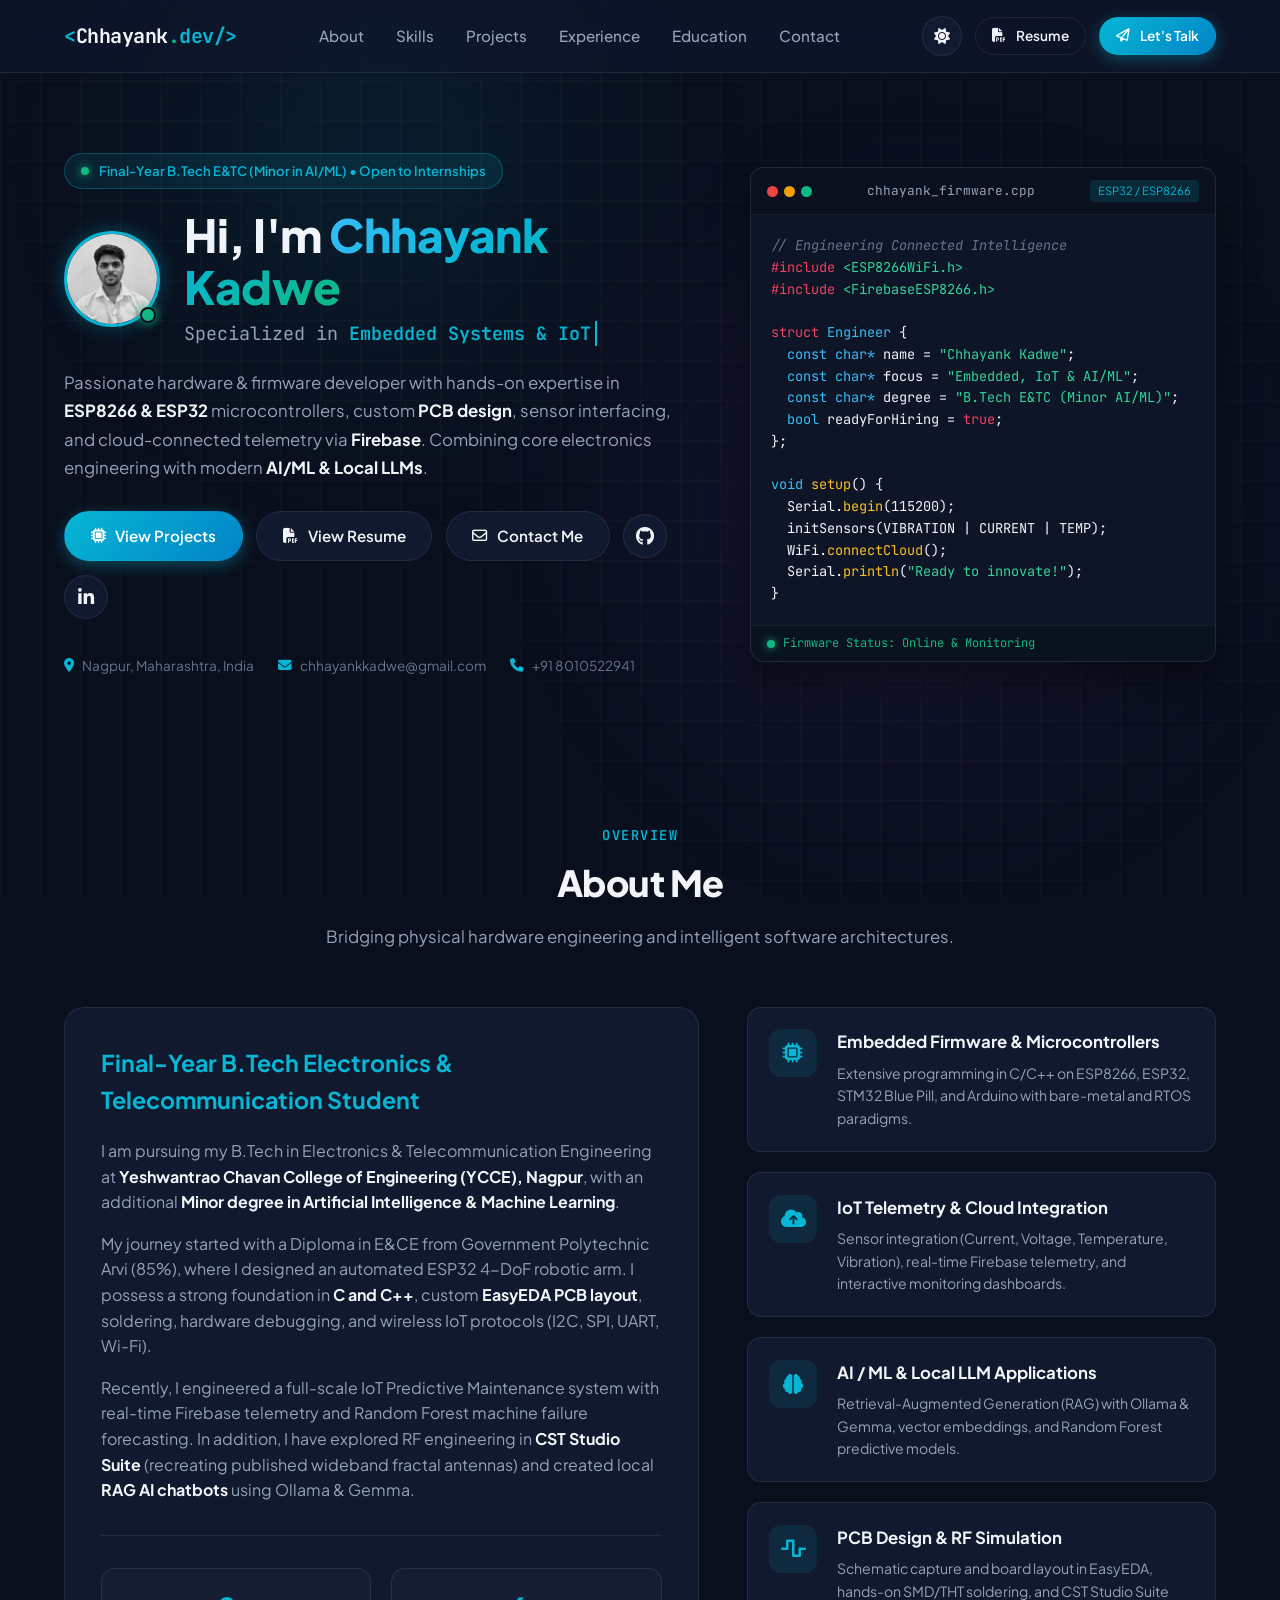
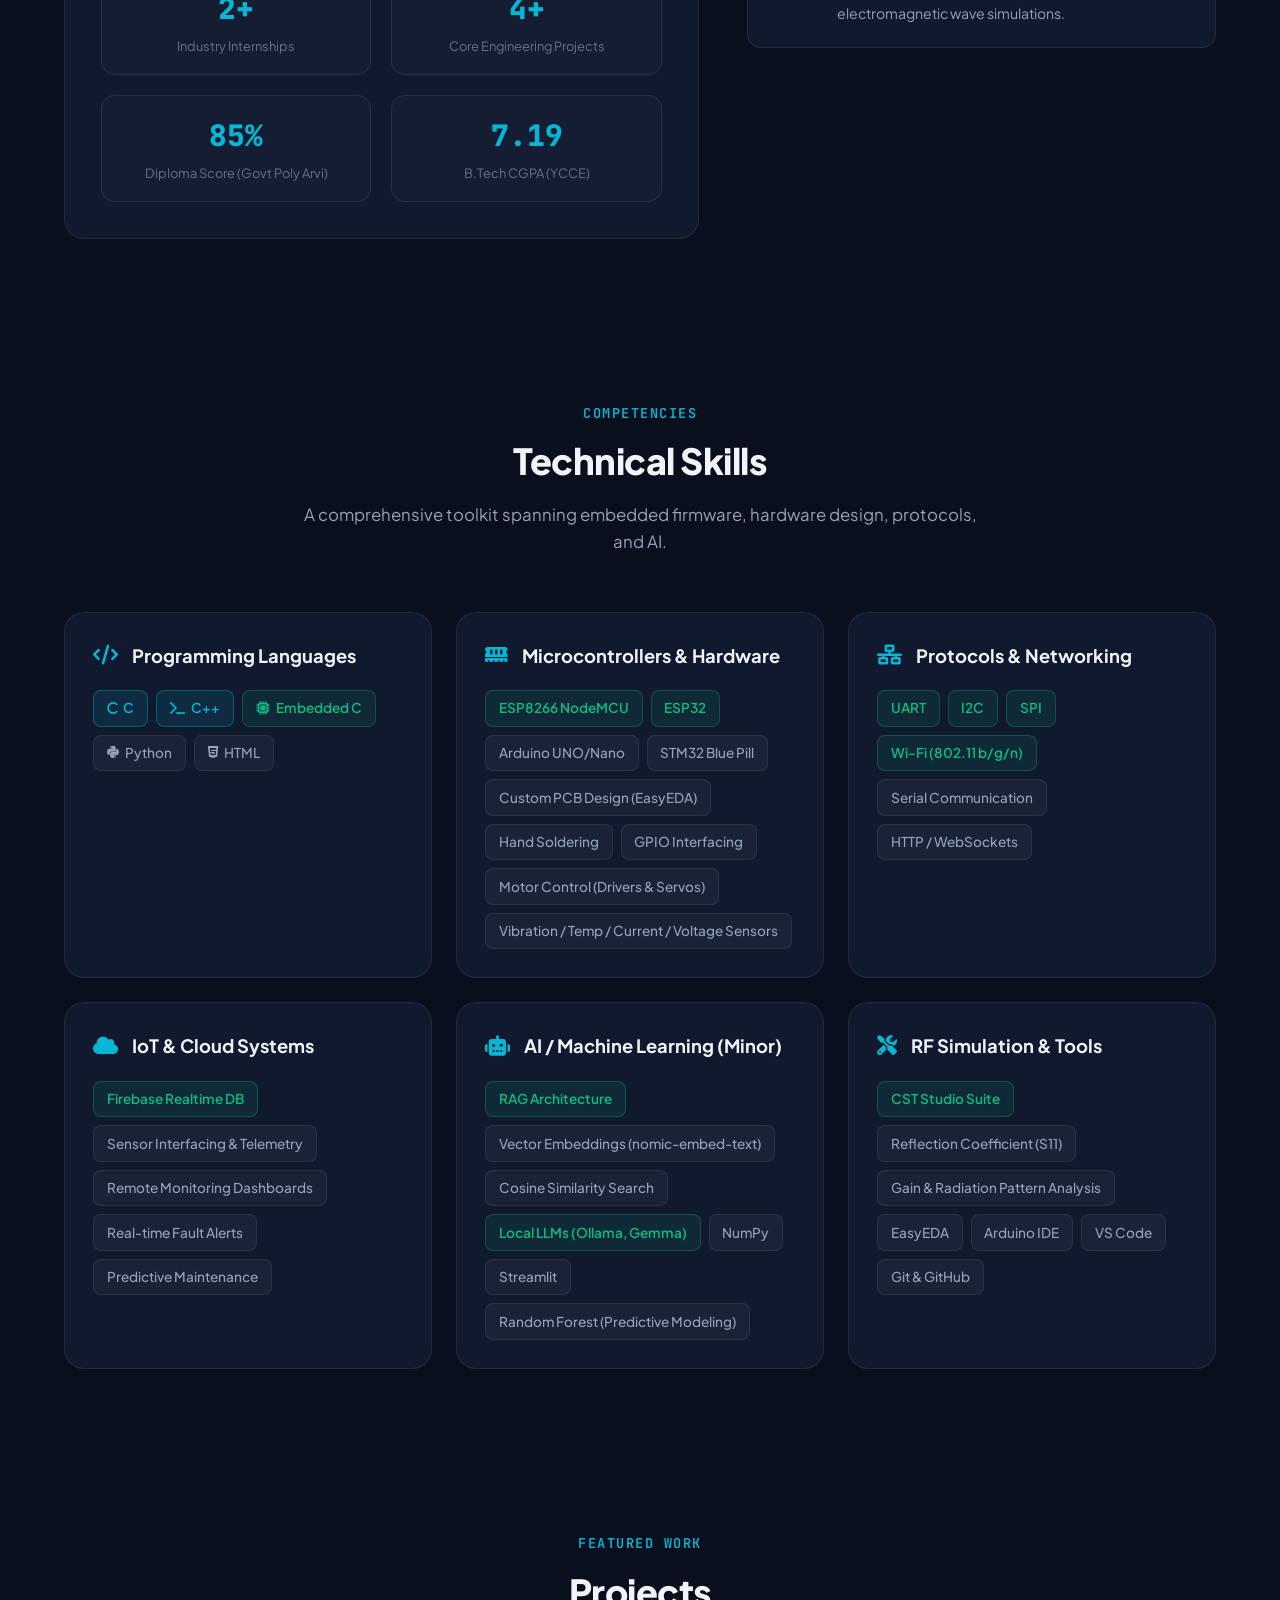
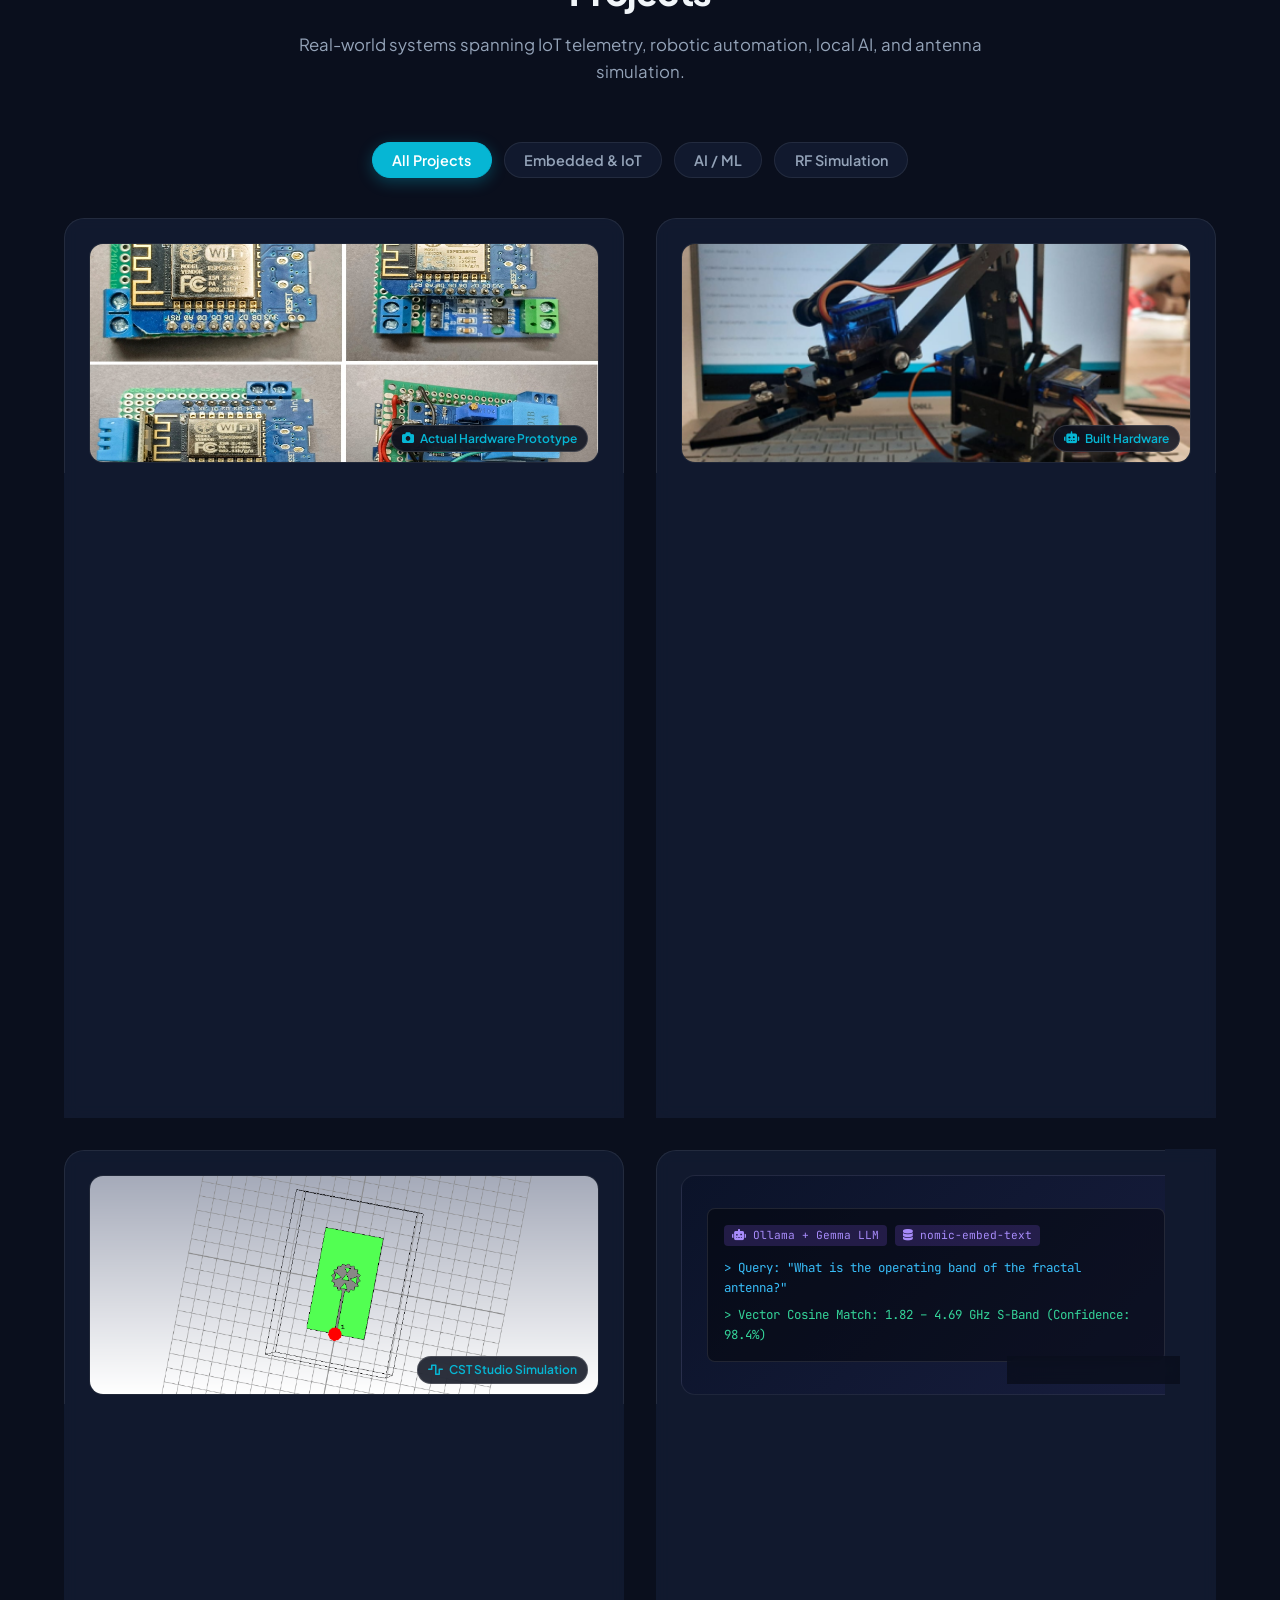
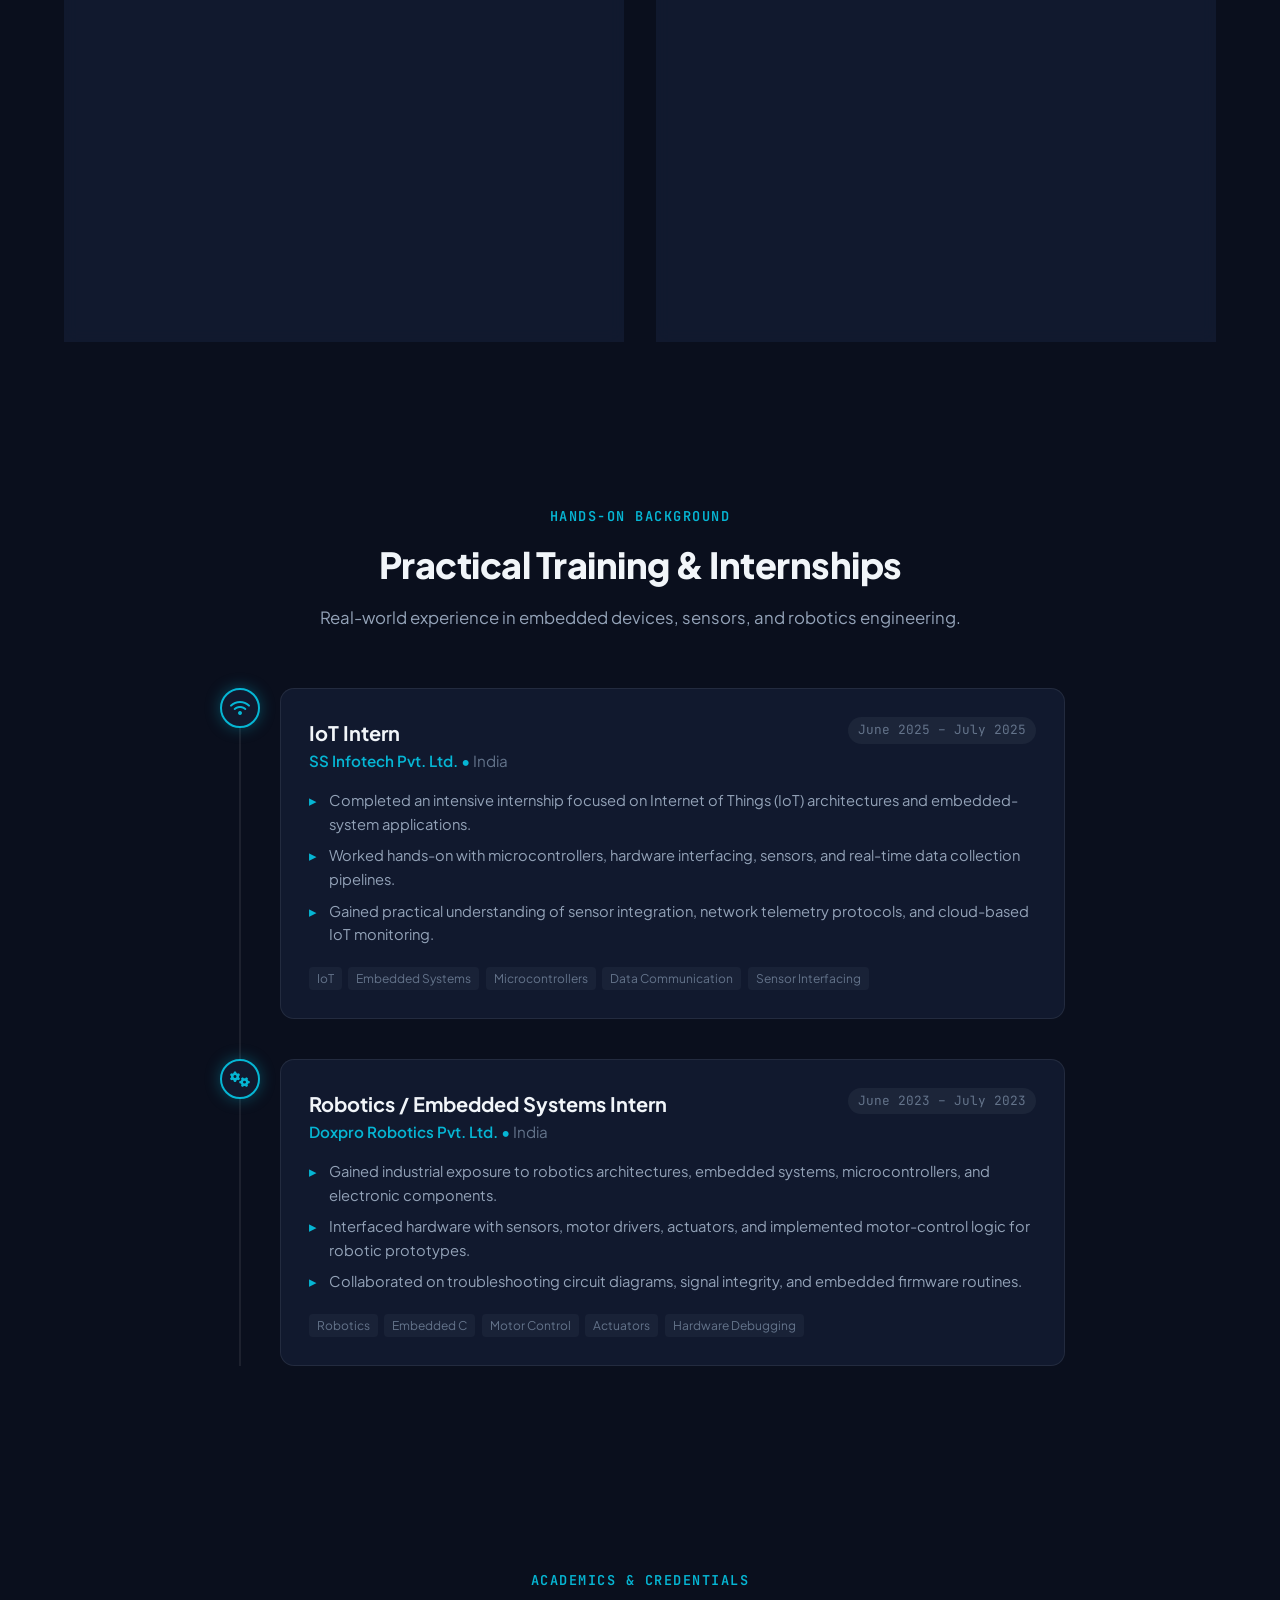
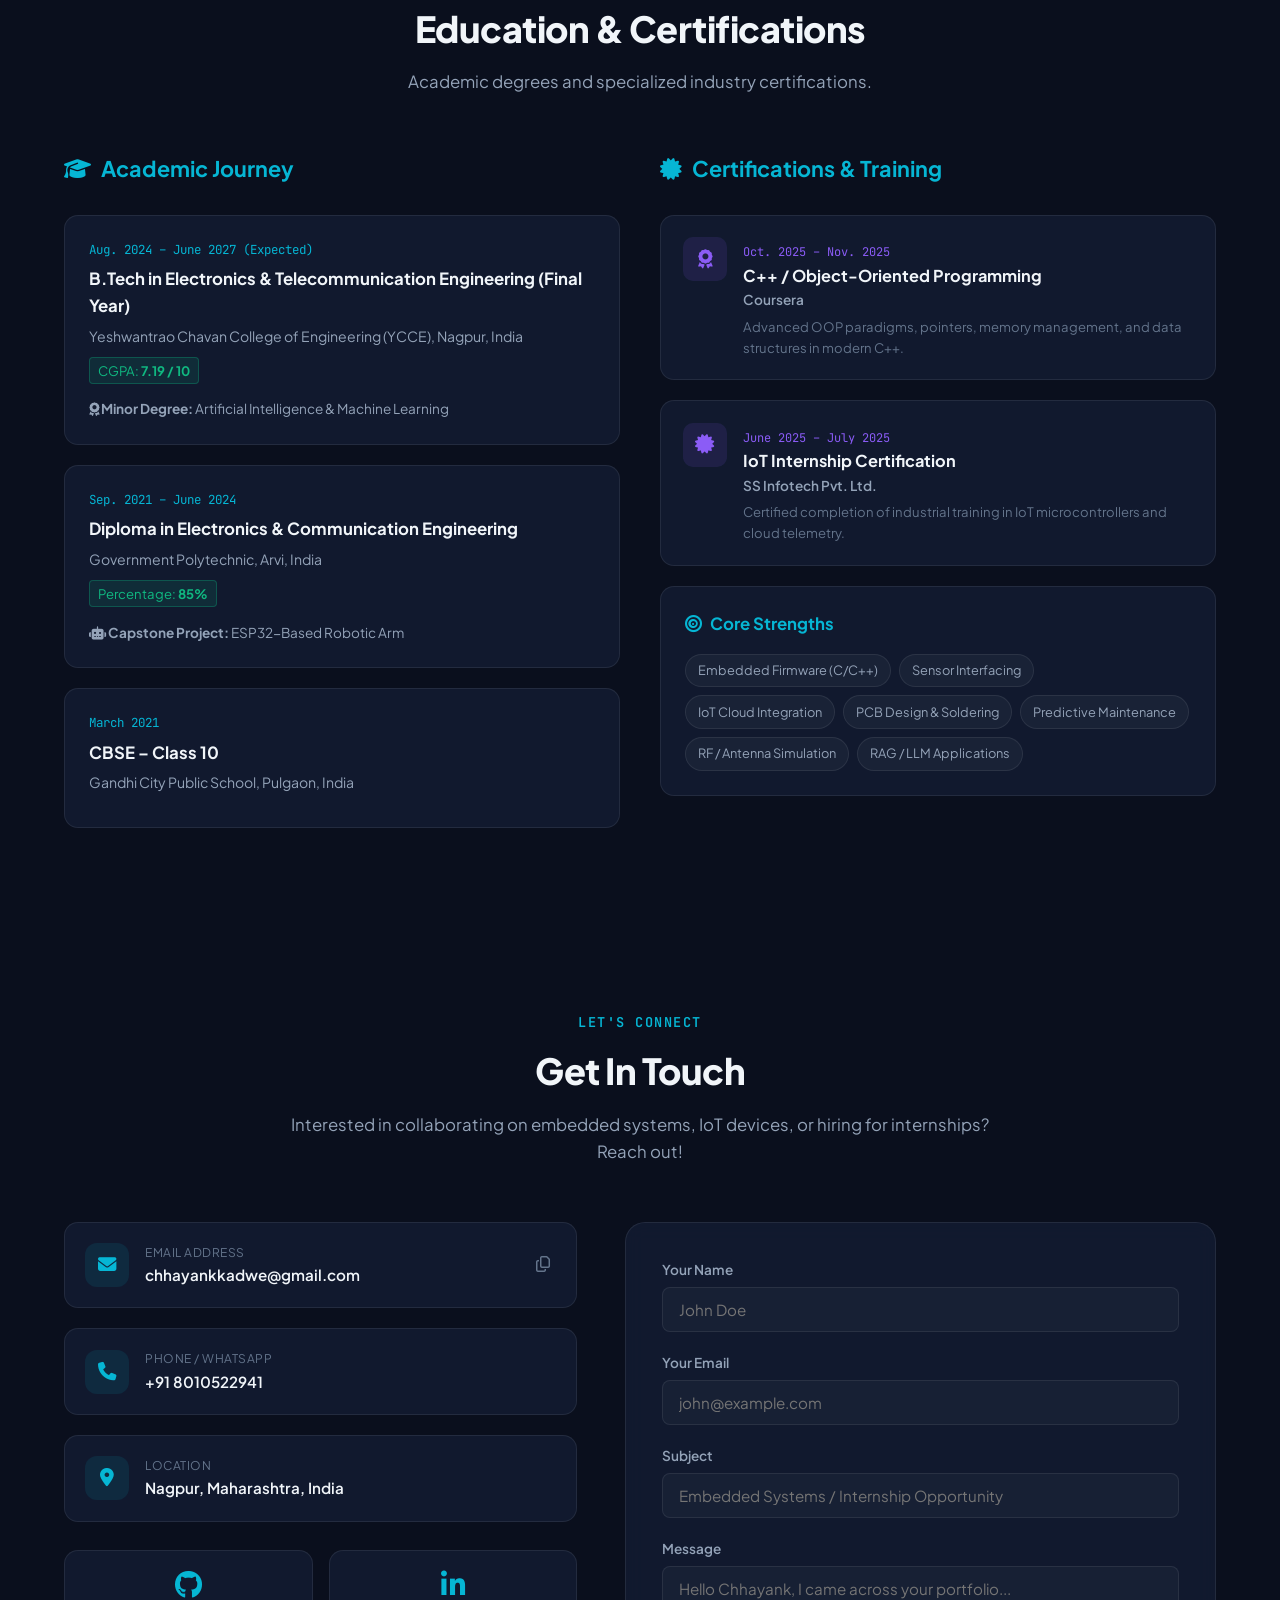
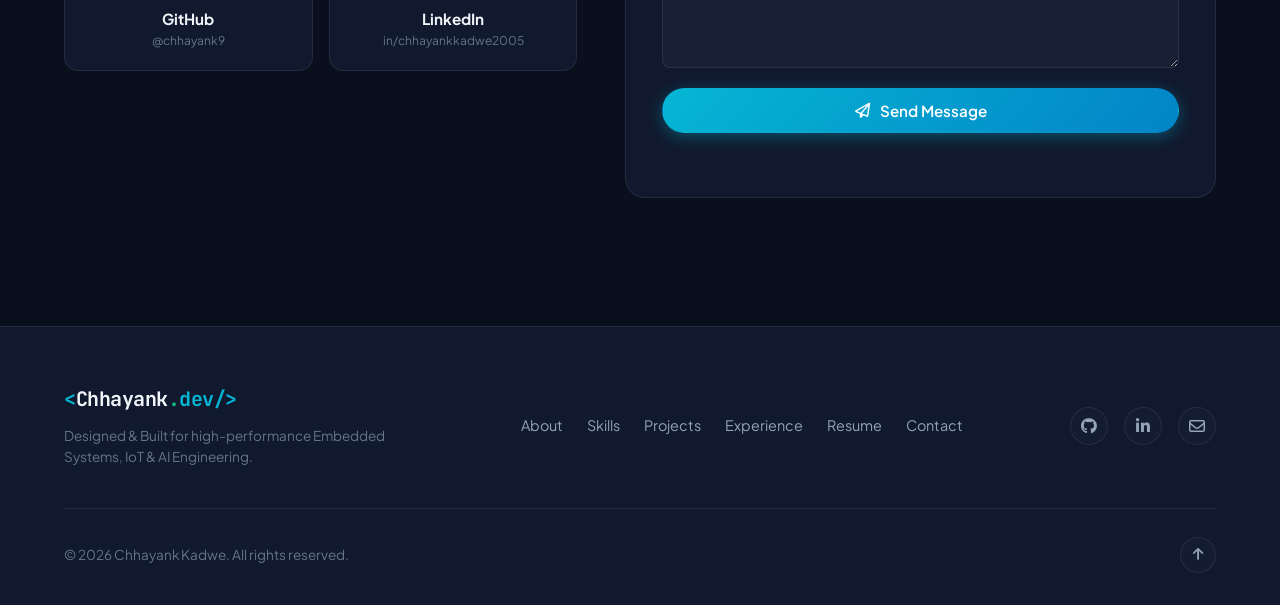
==== commit b2248c0b: "Embed photos directly into index.html and resume.html for GitHub Pages compatibility" ====
--- a/index.html
+++ b/index.html
@@ -81,7 +81,7 @@
 
           <div class="hero-profile-header">
             <div class="hero-avatar-wrap">
-              <img src="assets/images/chhayank-profile.png" alt="Chhayank Kadwe" class="hero-avatar-img" />
+              <img src="[data-uri]